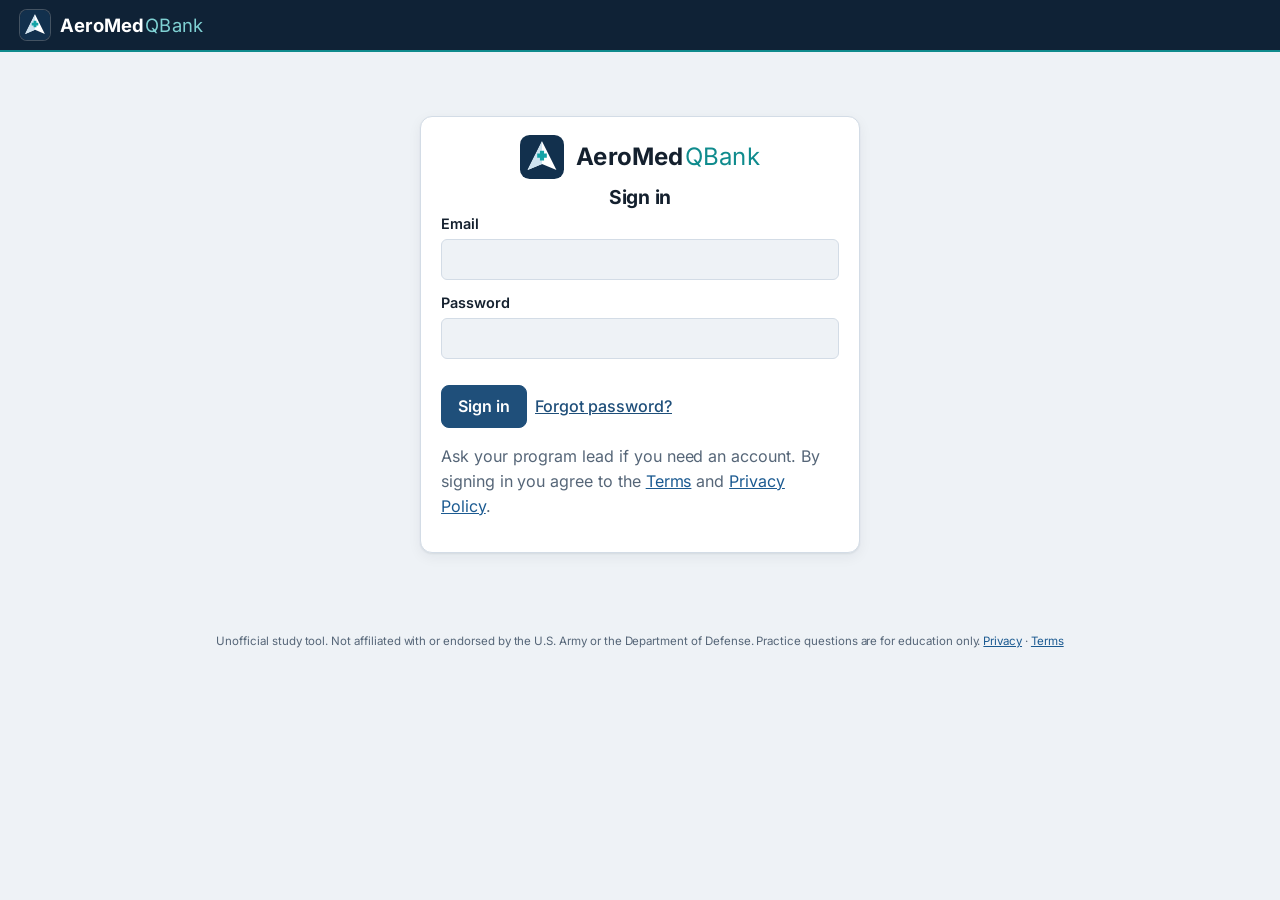
==== index.html @ b59e4f47 "Add a separate clinical skills upkeep question bank Questions get a bank (main or skills). Skills qu" ====
<!doctype html>
<html lang="en" data-palette="navy">
<head>
<meta charset="utf-8">
<meta http-equiv="Content-Security-Policy" content="default-src 'self'; script-src 'self'; style-src 'self' 'unsafe-inline'; img-src 'self' blob: data:; font-src 'self'; connect-src 'self' https://bwviyjxwudylovtjqvyf.supabase.co; manifest-src 'self'; worker-src 'self'; object-src 'none'; base-uri 'self'; form-action 'self'; frame-src 'none'">
<meta name="viewport" content="width=device-width, initial-scale=1">
<title>AeroMedQBank</title>
<meta name="theme-color" content="#0f2236">
<meta name="description" content="Board-prep question bank for aerospace, occupational, and preventive medicine residents.">
<link rel="manifest" href="manifest.webmanifest">
<link rel="icon" type="image/svg+xml" href="icons/logo.svg">
<link rel="icon" type="image/png" href="icons/icon-192.png">
<link rel="apple-touch-icon" href="icons/apple-touch-icon.png">
<meta name="apple-mobile-web-app-capable" content="yes">
<meta name="apple-mobile-web-app-title" content="AeroMedQBank">
<link rel="stylesheet" href="css/style.css">
</head>
<body>
<header class="top">
  <h1 class="sr" id="page-title">AeroMedQBank</h1>
  <a class="brand" href="#/"><img class="logo" src="icons/logo.svg" alt="" width="30" height="30"><span class="wordmark">AeroMed<b>QBank</b></span><span class="probadge" id="pro-badge" hidden>PRO<span class="sr"> account</span></span><span class="probadge" id="role-badge" hidden></span></a>
  <nav>
    <span class="navdash"><a href="#/">Dashboard</a><button type="button" id="nav-progs" class="navprogs" aria-expanded="false" aria-controls="progmenu" title="See the dashboard of each residency program" hidden><span aria-hidden="true">&#9662;</span><span class="sr">Program dashboards</span></button><div id="progmenu" class="progmenu" hidden></div></span>
    <a href="#/create">New Test</a>
    <a href="#/lessons">Lessons</a>
    <a href="#/cards">Flashcards</a>
    <a href="#/skills" id="nav-skills" hidden>Clinical skills</a>
    <div class="secgroup" id="secgroup">
      <a href="#/history">History</a>
      <a href="#/highlights">Highlights</a>
      <a href="#/support" id="nav-support" hidden>Support<span id="support-badge" class="navbadge" hidden></span></a>
      <a href="#/admin" id="nav-admin" hidden>Admin</a>
      <a href="#/settings">Settings</a>
    </div>
    <button type="button" id="nav-more" class="navmore" aria-expanded="false" aria-controls="secgroup">More</button>
  </nav>
  <div id="timer" class="timer" hidden></div>
</header>
<main id="app" aria-live="polite"></main>
<footer class="foot">Unofficial study tool. Not affiliated with or endorsed by the U.S. Army or the Department of Defense. Practice questions are for education only. <a href="privacy.html">Privacy</a> &middot; <a href="terms.html">Terms</a></footer>
<script src="js/store.js"></script>
<script src="js/cloud.js"></script>
<script src="js/qvalidate.js"></script>
<script src="js/related.js"></script>
<script src="js/links.js"></script>
<script src="js/cardsched.js"></script>
<script src="js/cvalidate.js"></script>
<script src="js/calc.js"></script>
<script src="js/calcui.js"></script>
<script src="js/hl.js"></script>
<script src="js/perf.js"></script>
<script src="js/onthisday-data.js"></script>
<script src="js/onthisday.js"></script>
<script src="js/itemstats.js"></script>
<script src="js/insights.js"></script>
<script src="js/outlines-data.js"></script>
<script src="js/objectives.js"></script>
<script src="js/outlinechart.js"></script>
<script src="js/groupby.js"></script>
<script src="js/bankmap.js"></script>
<script src="js/testobjectives.js"></script>
<script src="js/lvalidate.js"></script>
<script src="js/mascot.js"></script>
<script src="js/hlui.js"></script>
<script src="js/handoff.js"></script>
<script src="js/mycards.js"></script>
<script src="js/notebook.js"></script>
<script src="js/lessons.js"></script>
<script src="js/skills.js"></script>
<script src="js/cards.js"></script>
<script src="js/program.js"></script>
<script src="js/objpicker.js"></script>
<script src="js/admin.js"></script>
<script src="js/adminitems.js"></script>
<script src="js/adminlessons.js"></script>
<script src="js/admincards.js"></script>
<script src="js/inbox.js"></script>
<script src="js/support.js"></script>
<script src="js/app.js"></script>
</body>
</html>
---- css/style.css ----
@font-face{font-family:'Stardos Stencil';font-style:normal;font-weight:400;font-display:swap;src:url(../fonts/stardos-stencil-latin-400-normal.woff2) format('woff2')}
@font-face{font-family:'Stardos Stencil';font-style:normal;font-weight:700;font-display:swap;src:url(../fonts/stardos-stencil-latin-700-normal.woff2) format('woff2')}
:root{--bg:#e9e6d6;--card:#f7f5ea;--fg:#22261a;--muted:#5d6348;--line:#cbc6ab;--accent:#4b5320;--btn:#4b5320;--gold:#b98a12;--hdr:#2b3319;--hdrfg:#e8c84e;--good:#4d7a2a;--bad:#a8341f;--warn:#a87516;--sel:#e0e4c6;--sky1:#5d8fcf;--sky2:#86b1de;--sky3:#b9cfe2;--sky4:#f3d3a6;--sky5:#f8b98a;--c:#fff3e2;--q:#f2c9b0;--u:#ffd166;--v:#f2b91f;--j:#7d8b4f;--g:#4b5a2a;--stars:0;--sunday:1;--tag1:#e6e8ea;--tag2:#b9bec3;--px:'Stardos Stencil','Arial Black',Impact,sans-serif}
@media (prefers-color-scheme:dark){:root:not([data-theme=light]){--bg:#11150b;--card:#1a2012;--fg:#e6e8d4;--muted:#98a082;--line:#323a20;--accent:#b7c86e;--btn:#5f7028;--gold:#e0b840;--hdr:#080b05;--hdrfg:#e8c84e;--good:#7fae4a;--bad:#e2705a;--warn:#e0a94a;--sel:#242c16;--sky1:#050a10;--sky2:#0a141c;--sky3:#102028;--sky4:#182f36;--sky5:#23413f;--c:#2f4a55;--q:#233841;--u:#eee9c8;--v:#cfc99f;--j:#1d3324;--g:#111f16;--stars:1;--sunday:0;--tag1:#3b4147;--tag2:#22272c;color-scheme:dark}}
:root[data-theme=dark]{--bg:#11150b;--card:#1a2012;--fg:#e6e8d4;--muted:#98a082;--line:#323a20;--accent:#b7c86e;--btn:#5f7028;--gold:#e0b840;--hdr:#080b05;--hdrfg:#e8c84e;--good:#7fae4a;--bad:#e2705a;--warn:#e0a94a;--sel:#242c16;--sky1:#050a10;--sky2:#0a141c;--sky3:#102028;--sky4:#182f36;--sky5:#23413f;--c:#2f4a55;--q:#233841;--u:#eee9c8;--v:#cfc99f;--j:#1d3324;--g:#111f16;--stars:1;--sunday:0;--tag1:#3b4147;--tag2:#22272c;color-scheme:dark}
*{box-sizing:border-box}
body{margin:0;background:var(--bg);color:var(--fg);font:16px/1.5 system-ui,-apple-system,Segoe UI,Roboto,sans-serif}
.top{display:flex;align-items:center;gap:16px;padding:10px 16px;background:var(--card);border-bottom:1px solid var(--line);position:sticky;top:env(safe-area-inset-top,0px);z-index:5;flex-wrap:wrap}
.brand{font-family:var(--px);font-size:.8rem;font-weight:400;color:var(--fg);text-decoration:none}
nav{display:flex;gap:14px;flex:1;flex-wrap:wrap}nav a{color:var(--muted);text-decoration:none}nav a:hover{color:var(--accent)}
.timer{font-variant-numeric:tabular-nums;font-weight:600}
main{max-width:1000px;margin:0 auto;padding:16px}
.card{background:var(--card);border:1px solid var(--line);border-radius:10px;padding:16px;margin-bottom:16px}
h1,h2,h3{margin:.2em 0 .6em}
.grid{display:grid;gap:12px;grid-template-columns:repeat(auto-fit,minmax(180px,1fr))}
.stat{text-align:center}.stat b{display:block;font-size:1.8rem}.muted{color:var(--muted)}
button,.btn{font:inherit;padding:8px 14px;border-radius:8px;border:1px solid var(--line);background:var(--card);color:var(--fg);cursor:pointer;text-decoration:none;display:inline-block}
button.primary,.btn.primary{background:var(--accent);border-color:var(--accent);color:#fff}
button.danger{color:var(--bad)}button:disabled{opacity:.5;cursor:not-allowed}
.row{display:flex;gap:8px;flex-wrap:wrap;align-items:center}.spread{justify-content:space-between}
.bar{height:10px;background:var(--line);border-radius:6px;overflow:hidden}.bar>i{display:block;height:100%;background:var(--good)}
table{width:100%;border-collapse:collapse}th,td{text-align:left;padding:6px 8px;border-bottom:1px solid var(--line)}
.opt{display:flex;gap:10px;align-items:flex-start;padding:10px 12px;border:1px solid var(--line);border-radius:8px;margin:8px 0;cursor:pointer;background:var(--card)}
.opt:hover{border-color:var(--accent)}.opt.sel{background:var(--sel);border-color:var(--accent)}
.opt.correct{border-color:var(--good);background:color-mix(in srgb,var(--good) 15%,var(--card))}
.opt.wrong{border-color:var(--bad);background:color-mix(in srgb,var(--bad) 15%,var(--card))}
.opt.struck .txt{text-decoration:line-through;opacity:.55}
.opt .k{font-weight:700;min-width:1.4em}.opt .txt{flex:1}.opt .x{opacity:.4;background:none;border:0;padding:0 4px}
.stem{white-space:pre-wrap;font-size:1.05rem}
.expl{border-left:4px solid var(--accent);padding:8px 14px;margin-top:14px;background:var(--sel);border-radius:0 8px 8px 0;white-space:pre-wrap}
.nav{display:flex;flex-wrap:wrap;gap:6px}
.nav button{width:38px;padding:6px 0;text-align:center}
.nav .cur{outline:2px solid var(--accent)}.nav .ans{background:var(--sel)}.nav .flag{border-color:var(--warn)}
.nav .ok{background:color-mix(in srgb,var(--good) 25%,var(--card))}.nav .no{background:color-mix(in srgb,var(--bad) 25%,var(--card))}
label.chk{display:flex;gap:8px;align-items:center;margin:4px 0}
fieldset{border:1px solid var(--line);border-radius:8px;margin:0 0 12px}legend{padding:0 6px;font-weight:600}
textarea,input[type=number],select{font:inherit;color:var(--fg);background:var(--bg);border:1px solid var(--line);border-radius:6px;padding:6px;width:100%}
input[type=number]{width:90px}
.tag{font-size:.75rem;padding:2px 8px;border-radius:99px;background:var(--sel);color:var(--accent);margin-right:6px}
.flagbtn.on{color:var(--warn);border-color:var(--warn)}
@media(max-width:600px){main{padding:10px}}

.modal{position:fixed;inset:0;background:rgba(0,0,0,.5);display:flex;align-items:center;justify-content:center;padding:16px;z-index:20}.modal .card{max-width:420px;margin:0}

.stat b{font-family:var(--px);font-size:1.3rem;font-weight:400}
.scene{position:relative;height:210px;overflow:hidden;border-radius:12px;border:1px solid var(--line);margin-bottom:16px;
  background:linear-gradient(to bottom,var(--sky1) 0 20%,var(--sky2) 20% 40%,var(--sky3) 40% 60%,var(--sky4) 60% 80%,var(--sky5) 80% 100%)}
.scene .px{display:block}
.scene .sun{position:absolute;right:9%;top:22px}
.scene .sun-day{display:block;opacity:var(--sunday)}
.scene .sun-night{position:absolute;left:0;top:0;opacity:calc(1 - var(--sunday))}
.scene .cloud{position:absolute;color:var(--c);animation:drift linear infinite;transform:translateX(-150%)}
.scene .star{position:absolute;opacity:var(--stars)}
.scene .bird{position:absolute;left:0;animation:fly linear infinite;transform:translateX(-120%)}
.scene .hills{position:absolute;left:50%;transform:translateX(-50%);line-height:0}
.scene .hills.far{bottom:0}.scene .hills.near{bottom:0}
.scene-slot{position:absolute;left:18px;bottom:8px;right:14px;z-index:2}
.mascot{display:flex;align-items:flex-end;gap:10px}
.sprite{flex:none}
.bubble{position:relative;background:var(--card);color:var(--fg);border:2px solid var(--fg);border-radius:12px;padding:9px 13px;max-width:min(340px,60vw);font-size:.92rem;line-height:1.35;margin-bottom:56px}
.bubble::before{content:"";position:absolute;left:-8px;bottom:14px;width:12px;height:12px;background:var(--card);border-left:2px solid var(--fg);border-bottom:2px solid var(--fg);transform:rotate(45deg)}
.coach{position:fixed;right:12px;bottom:calc(8px + env(safe-area-inset-bottom,0px));z-index:4;pointer-events:none}
.coach .mascot{flex-direction:row-reverse}.coach .bubble{margin-bottom:34px;max-width:min(250px,50vw);font-size:.85rem}
.coach .bubble::before{left:auto;right:-8px;transform:rotate(-135deg)}
#res-mascot .mascot{margin-bottom:6px}#res-mascot .bubble{margin-bottom:44px}
.bob .sprite{animation:bob 2.4s steps(2,end) infinite}
@keyframes bob{50%{transform:translateY(-4px)}}
@keyframes drift{from{transform:translateX(-150%)}to{transform:translateX(calc(100vw + 20%))}}
@keyframes fly{from{transform:translateX(-120%)}to{transform:translateX(100vw)}}
@media(prefers-reduced-motion:reduce){.scene .cloud,.scene .bird,.bob .sprite{animation:none;transform:none}.scene .bird{left:55%}}
@media(max-width:600px){.scene{height:190px}.scene-slot .sprite{width:120px;height:auto}.bubble{margin-bottom:40px}}

/* ---- Army theme ---- */
h1,h2,h3{font-family:var(--px);letter-spacing:.05em;text-transform:uppercase}
.top{background:var(--hdr);border-bottom:3px solid var(--gold)}
.brand{font-family:var(--px);font-weight:700;font-size:1.15rem;letter-spacing:.1em;color:var(--hdrfg)}
.brand .star{color:var(--gold)}
nav a{color:#c5cbac}nav a:hover{color:var(--hdrfg)}.timer{color:#fff;font-family:var(--px)}
button.primary,.btn.primary{background:var(--btn);border-color:var(--btn);color:#fff;font-family:var(--px);font-weight:700;letter-spacing:.06em;text-transform:uppercase}
.card{background:var(--card)}
.stat{position:relative;padding-top:30px;background:linear-gradient(160deg,var(--tag1),var(--tag2));border-radius:16px;border-color:var(--tag2)}
.stat::before{content:"";position:absolute;top:9px;left:50%;width:12px;height:12px;margin-left:-6px;border-radius:50%;background:var(--bg);box-shadow:inset 0 1px 3px rgba(0,0,0,.5)}
.stat b{font-family:var(--px);font-weight:700;font-size:1.9rem;letter-spacing:.03em}
.stat span{color:var(--fg);opacity:.8}
.insignia{flex:none;image-rendering:pixelated}
.bar>i{background:var(--good)}
.foot{max-width:1000px;margin:8px auto 28px;padding:0 16px;color:var(--muted);font-size:.75rem;text-align:center}
.scene{height:220px;border-color:var(--hdr)}
.scene .sun{top:96px;right:10%}.scene .sun-night{top:-72px}
.scene-label{position:absolute;right:14px;bottom:8px;text-align:right;z-index:3;font-family:var(--px);font-weight:700;letter-spacing:.14em;font-size:1rem;color:#fff;text-shadow:0 1px 0 rgba(0,0,0,.5)}
.scene-label span{display:block;font-family:system-ui,sans-serif;font-weight:600;font-size:.62rem;letter-spacing:.14em;text-transform:uppercase;opacity:.92}
.scene .heli{position:absolute;top:42px;left:0;animation:fly 20s linear infinite;transform:translateX(-120%)}
.scene .heli .hf{display:block}.scene .heli .hf.b{position:absolute;left:0;top:0;animation:rotorB .18s steps(1) infinite}.scene .heli .hf.a{animation:rotorA .18s steps(1) infinite}
@keyframes rotorA{0%{opacity:1}50%{opacity:0}}
@keyframes rotorB{0%{opacity:0}50%{opacity:1}}
@media(prefers-reduced-motion:reduce){.scene .heli{animation:none;transform:none;left:58%}.scene .heli .hf.a,.scene .heli .hf.b{animation:none}.scene .heli .hf.b{opacity:0}}
@media(max-width:600px){.scene{height:200px}.scene-label{font-size:.85rem}}

.qimg{display:block;max-width:100%;max-height:340px;margin:8px 0;border:1px solid var(--line);border-radius:8px;cursor:zoom-in;background:#fff}
.modal.zoom .card{max-width:min(96vw,900px);max-height:92vh;overflow:auto}.modal.zoom img{display:block;max-width:100%;margin:0 auto 10px;background:#fff}
.tag.draft{background:var(--warn);color:#000}

nav a.on{color:var(--hdrfg);font-weight:700}
@media(max-width:600px){
  .top{flex-wrap:nowrap;padding:8px 14px}
  .brand{font-size:1rem}.timer{margin-left:auto}
  nav{position:fixed;left:0;right:0;bottom:0;z-index:6;gap:0;flex:none;justify-content:space-around;background:var(--hdr);border-top:3px solid var(--gold);padding:6px 0 calc(6px + env(safe-area-inset-bottom,0px))}
  nav a{flex:1;text-align:center;padding:10px 4px;font-size:.85rem}
  main{padding-bottom:84px}
  .coach{bottom:calc(72px + env(safe-area-inset-bottom,0px))}
  .grid{grid-template-columns:repeat(2,1fr);gap:10px}
  .stat{padding:28px 8px 12px}.stat b{font-size:1.5rem}
  .scene-label{top:8px;bottom:auto;right:12px}.scene-label span{display:none}
  .foot{padding-bottom:70px}
}

.fb{width:min(520px,100%);margin:0;max-height:92vh;overflow:auto}
.fb label{display:block;margin:12px 0 4px;font-weight:600}
.fb textarea,.fb select,.fb input[type=text]{width:100%}
.fb input[type=text]{font:inherit;color:var(--fg);background:var(--bg);border:1px solid var(--line);border-radius:6px;padding:6px}
.toast{position:fixed;left:50%;transform:translateX(-50%);bottom:calc(84px + env(safe-area-inset-bottom,0px));z-index:30;max-width:min(92vw,420px);background:var(--fg);color:var(--bg);padding:10px 16px;border-radius:10px;font-size:.9rem;box-shadow:0 4px 14px rgba(0,0,0,.3)}
@media(min-width:601px){.toast{bottom:24px}}

.insignia{max-width:112px;height:auto}
#fb-ref{flex:1;min-width:0}

.signin{max-width:440px;margin:20px auto}
.signin label{display:block;margin:12px 0 4px;font-weight:600}
.signin input{width:100%;font:inherit;color:var(--fg);background:var(--bg);border:1px solid var(--line);border-radius:6px;padding:8px}
.notice{background:var(--sel);border-left:4px solid var(--warn);padding:8px 12px;border-radius:0 8px 8px 0;margin:12px 0}
.linkish{border:0;background:none;color:var(--accent);text-decoration:underline;padding:8px}
body.locked nav,body.locked .timer{display:none}

.sr{position:absolute;width:1px;height:1px;overflow:hidden;clip:rect(0 0 0 0);white-space:nowrap}
form label{display:block;margin:10px 0 4px;font-weight:600}
form input[type=email],form input[type=password],form input[type=text],form select{font:inherit;color:var(--fg);background:var(--bg);border:1px solid var(--line);border-radius:6px;padding:7px}
table select{width:auto;padding:4px}

.optrow{display:flex;gap:8px;align-items:stretch;margin:8px 0}
.optrow .opt{flex:1;margin:0;min-width:0}
.optrow .x{width:44px;opacity:1;border:1px solid var(--line);border-radius:8px;background:var(--card);color:var(--muted);padding:0;cursor:pointer}
.optrow .x[aria-pressed=true]{color:var(--bad);border-color:var(--bad)}
.opt:focus-visible,.optrow .x:focus-visible,.scroll:focus-visible,button:focus-visible,a:focus-visible,select:focus-visible,input:focus-visible,textarea:focus-visible{outline:3px solid var(--accent);outline-offset:2px}
.scroll{overflow-x:auto}

/* Questions page */
.tabs{display:flex;gap:4px;margin-bottom:12px;border-bottom:2px solid var(--line)}
.tabs a{padding:8px 16px;text-decoration:none;color:var(--muted);font-weight:600;border-bottom:3px solid transparent;margin-bottom:-2px}
.tabs a.on,.tabs a[aria-current=page]{color:var(--fg);border-bottom-color:var(--gold)}
.filters{display:grid;gap:10px;grid-template-columns:repeat(auto-fit,minmax(150px,1fr));margin:0}
.filters label,.fgrid label,.card label{display:block;margin:0 0 4px;font-weight:600;font-size:.9rem}
.filters input,.filters select,.fgrid input,.fgrid select,.card textarea,.card input[type=text],.card input[type=search],.card input[type=file]{width:100%;font:inherit;color:var(--fg);background:var(--bg);border:1px solid var(--line);border-radius:6px;padding:7px}
.card textarea{resize:vertical}.card label+textarea,.card label+input{margin-bottom:12px}
.fgrid{display:grid;gap:12px;grid-template-columns:repeat(auto-fit,minmax(200px,1fr));margin-bottom:12px}
fieldset{margin-bottom:14px}.hint{color:var(--muted);font-size:.8rem;margin:4px 0 0}.small{font-size:.8rem}
.bulkbar{display:flex;flex-wrap:wrap;gap:8px;align-items:center;position:sticky;top:calc(56px + env(safe-area-inset-top,0px));z-index:4;border-color:var(--gold)}
.qtable td,.qtable th{vertical-align:top}.qtable tr.dim{opacity:.65}
.tag.hy{border:1px solid currentColor;font-weight:700}
.tag.reviewed{background:#2f5d1a;color:#fff}.tag.archived{background:var(--muted);color:var(--bg)}
.orow{display:grid;grid-template-columns:auto 1.6em 1fr auto;gap:8px;align-items:start;margin:8px 0}.orow .k{font-weight:700;padding-top:8px}
.ofields{display:grid;gap:6px}.orow input[type=radio]{margin-top:10px;width:18px;height:18px}
.errbox,.warnbox{border-left:4px solid var(--bad);background:color-mix(in srgb,var(--bad) 12%,var(--card));padding:10px 14px;border-radius:0 8px 8px 0;margin:10px 0}
.warnbox{border-left-color:var(--warn);background:color-mix(in srgb,var(--warn) 14%,var(--card))}.errbox ul,.warnbox ul{margin:6px 0 0;padding-left:1.2em}
.bad{color:var(--bad);font-weight:600}.imgprev{margin-bottom:10px}

/* ---- Professional look: clean type, flat cards, side navigator (Army colours kept) ---- */
:root{--bg:#f1f2ec;--card:#fff;--line:#dcdfd2;--muted:#586050;--sel:#eef1e0;--accent:#3f4c1c;--btn:#3f4c1c;--tag1:#fff;--tag2:#dcdfd2}
body{font-size:15.5px;letter-spacing:0}
main{max-width:1120px;padding:20px 20px 28px}
h1,h2,h3{font-family:inherit;text-transform:none;letter-spacing:0;font-weight:650}
h1{font-size:1.5rem}h2{font-size:1.2rem}h3{font-size:1.05rem}
.card{border-radius:8px;box-shadow:0 1px 2px rgba(20,26,10,.06);padding:18px 20px}
.top{padding:0 20px;min-height:52px;border-bottom:2px solid var(--gold);gap:28px}
.brand{font-size:1.05rem;letter-spacing:.12em;padding:12px 0}
nav{gap:2px}nav a{padding:16px 12px 14px;border-bottom:3px solid transparent;font-weight:500;font-size:.95rem}
nav a.on{color:#fff;font-weight:600;border-bottom-color:var(--hdrfg)}nav a:hover{color:#fff}
button,.btn{border-radius:6px;font-weight:500;padding:8px 16px;background:var(--card);transition:background .12s,border-color .12s}
button:hover:not(:disabled),.btn:hover{border-color:var(--accent);background:var(--sel)}
button.primary,.btn.primary{font-family:inherit;text-transform:none;letter-spacing:0;font-weight:600;color:#fff}
button.primary:hover:not(:disabled),.btn.primary:hover{background:#2e3914;border-color:#2e3914}
.timer{font-family:inherit;font-weight:600;font-size:1rem;background:rgba(255,255,255,.1);padding:4px 12px;border-radius:6px}
/* dashboard */
.scene{height:150px;border-radius:8px;border:0}
.scene .sun{top:56px}.scene .sun-night{top:-100px}.scene .heli{top:22px}
.scene-slot{bottom:4px}.scene-slot .sprite{width:96px;height:auto}.bubble{margin-bottom:34px;font-size:.9rem}
.stat{padding:16px 18px;background:var(--card);border-color:var(--line);border-radius:8px;text-align:left}
.stat::before{display:none}
.stat b{font-family:inherit;font-size:1.9rem;font-weight:700;letter-spacing:0;line-height:1.1}
.stat span{display:block;margin-top:4px;font-size:.78rem;text-transform:uppercase;letter-spacing:.05em;color:var(--muted);opacity:1}
.insignia{max-width:64px}
th{font-size:.78rem;text-transform:uppercase;letter-spacing:.05em;color:var(--muted);font-weight:600;border-bottom:2px solid var(--line)}
td,th{padding:10px 10px}tbody tr:hover{background:var(--sel)}
.bar{height:8px;border-radius:4px}
/* question screen */
.testlayout{display:grid;grid-template-columns:220px minmax(0,1fr);grid-template-areas:"nav main";gap:20px;align-items:start}
.testmain{grid-area:main;min-width:0}.navcard{grid-area:nav;position:sticky;top:68px;padding:14px}
.navh{font-size:.78rem;text-transform:uppercase;letter-spacing:.06em;color:var(--muted);margin:0 0 10px}
.navcard .nav{display:grid;grid-template-columns:repeat(5,1fr);gap:6px}.navcard .nav button{width:auto;padding:6px 0;font-size:.85rem}
.navcard .legend{margin:10px 0 6px}
.qcard{padding:22px 26px}
.stem{font-size:1.06rem;line-height:1.65;margin:14px 0 18px}
.opt{padding:12px 14px;border-radius:8px;gap:12px;align-items:center;min-height:48px}
.opt .k{flex:none;min-width:1.9em;height:1.9em;border:1.5px solid var(--muted);border-radius:50%;display:inline-flex;align-items:center;justify-content:center;font-size:.85rem;font-weight:600}
.opt.sel .k{background:var(--btn);border-color:var(--btn);color:#fff}
.opt.correct .k{background:#2f5d1a;border-color:#2f5d1a;color:#fff}.opt.wrong .k{background:#a8341f;border-color:#a8341f;color:#fff}
.expl{border-radius:0 6px 6px 0;line-height:1.65}
.tag{border-radius:4px;font-weight:500}
.foot{font-size:.72rem}
@media(max-width:860px){
  .testlayout{grid-template-columns:1fr;grid-template-areas:"main" "nav"}.navcard{position:static}
  .navcard .nav{grid-template-columns:repeat(auto-fill,minmax(38px,1fr))}
}
@media(max-width:600px){
  main{padding:12px 12px 84px}.top{padding:0 14px;min-height:46px}.brand{padding:10px 0}
  nav a{padding:10px 4px;border-bottom:0;border-top:3px solid transparent}nav a.on{border-top-color:var(--hdrfg)}
  .qcard{padding:16px}.scene{height:130px}.scene-slot .sprite{width:78px}.stat b{font-size:1.5rem}
}
@media(max-width:600px){

  .coach .sprite{width:72px;height:auto}
  .scene-label{display:none}.bubble{max-width:58vw;font-size:.82rem;margin-bottom:26px}
  main{padding-bottom:110px}
}
#res-mascot .sprite{width:88px;height:auto}#res-mascot .bubble{margin-bottom:30px}

/* ---- Brand ---- */
.brand{display:flex;align-items:center;gap:10px;font-family:inherit;padding:8px 0;letter-spacing:0;text-decoration:none}
.brand .logo{display:block;border-radius:7px}
.wordmark{font-size:1.15rem;font-weight:700;letter-spacing:.01em;color:#fff}
.wordmark b{font-weight:400;color:var(--hdrfg);margin-left:1px}
.chg{white-space:nowrap}
@media(max-width:600px){.heatmap .qa{display:none}.heatmap th,.heatmap td{padding:8px 5px;font-size:.82rem}.heatmap thead th{font-size:.68rem;letter-spacing:0}}.chg.up{color:var(--good)}.chg.down{color:var(--bad)}.chg.flat{color:var(--muted)}
.factabs{display:flex;gap:8px;margin:0 0 14px;flex-wrap:wrap}
/* The High yield only switch on the New Test, Lessons and Flashcards pages */
.hyswitch,.card label.hyswitch,form label.hyswitch{display:inline-flex;align-items:center;gap:10px;cursor:pointer;font-size:.95rem;margin:0;font-weight:400}
.hyswitch input{position:absolute;opacity:0;width:1px;height:1px;margin:0}
.hyswitch .trk{width:42px;height:24px;border-radius:99px;background:#6b7280;position:relative;flex:none;transition:background .2s}
.hyswitch .trk::after{content:'';position:absolute;top:3px;left:3px;width:18px;height:18px;border-radius:50%;background:#fff;transition:transform .2s}
.hyswitch input:checked + .trk{background:var(--good)}
.hyswitch input:checked + .trk::after{transform:translateX(18px)}
.hyswitch input:focus-visible + .trk{outline:3px solid var(--link);outline-offset:2px}
@media(prefers-reduced-motion:reduce){.hyswitch .trk,.hyswitch .trk::after{transition:none}}
.hybar{align-items:center;gap:12px;margin:6px 0 12px;flex-wrap:wrap}.hynote{font-size:.85rem}
.sfswitch{display:inline-flex;align-items:center;gap:10px;cursor:pointer;color:#fff;font-weight:600;padding:8px 14px;border-radius:99px;background:rgba(0,0,0,.4)}
.sfswitch input{position:absolute;opacity:0;width:1px;height:1px;margin:0}
.sfswitch .trk{width:42px;height:24px;border-radius:99px;background:#6b7280;position:relative;flex:none;transition:background .2s}
.sfswitch .trk::after{content:'';position:absolute;top:3px;left:3px;width:18px;height:18px;border-radius:50%;background:#fff;transition:transform .2s}
.sfswitch input:checked + .trk{background:#2e9d6a}
.sfswitch input:checked + .trk::after{transform:translateX(18px)}
.sfswitch input:focus-visible + .trk{outline:3px solid #fff;outline-offset:2px}
@media (prefers-reduced-motion:reduce){.sfswitch .trk,.sfswitch .trk::after{transition:none}}
.probadge{font-size:.62rem;font-weight:700;letter-spacing:.08em;line-height:1;padding:3px 6px;border-radius:4px;border:1px solid var(--hdrfg);color:var(--hdrfg)}
.wordmark.big{font-size:1.5rem;color:var(--fg)}.wordmark.big b{color:var(--gold)}
.signin-brand{display:flex;align-items:center;gap:12px;margin-bottom:8px}
.pagehead{display:flex;justify-content:space-between;align-items:center;gap:16px;flex-wrap:wrap;margin:4px 0 18px}
.pagetitle{margin:0;font-size:1.5rem}.pagehead p{margin:2px 0 0}
@media(max-width:600px){.wordmark{font-size:1.02rem}.brand .logo{width:26px;height:26px}.pagehead .btn{width:100%;text-align:center}}
.brand .logo{box-shadow:0 0 0 1px rgba(255,255,255,.22)}

/* ---- Cover and mascot (vector) ---- */
.cover{position:relative;border-radius:8px;overflow:hidden;margin:0 0 16px;background:#1c2a3a;color:#fff}
.cover-art,.cover-photo{position:absolute;inset:0;width:100%;height:100%;object-fit:cover;display:block}
.cover-shade{position:absolute;inset:0;background:linear-gradient(90deg,rgba(14,21,7,.78) 0,rgba(14,21,7,.35) 55%,rgba(14,21,7,0) 100%)}
.cover-body{position:relative;display:flex;justify-content:space-between;align-items:flex-end;gap:16px;padding:20px 26px 10px;min-height:215px}
.cover-text{align-self:center;max-width:460px}.cover-text .pagetitle{color:#fff;font-size:1.6rem}
.cover-text p{margin:6px 0 16px;color:rgba(255,255,255,.9)}
.cover .scene-slot{position:static}
.cover .mascot{flex-direction:row-reverse;align-items:flex-end}
.mascot{display:flex;gap:10px}
.mascot .sprite{display:block;filter:drop-shadow(0 3px 4px rgba(0,0,0,.25))}
.bubble{background:#fff;color:#22261a;border:0;border-radius:12px;box-shadow:0 2px 10px rgba(0,0,0,.22);padding:10px 14px;font-size:.9rem;max-width:min(300px,55vw);margin-bottom:34px}
.bubble::before{border:0;background:#fff;left:-5px;bottom:16px;width:12px;height:12px}
.cover .bubble::before,.coach .bubble::before{left:auto;right:-5px;transform:rotate(45deg)}
.coach .mascot{flex-direction:row-reverse}
.coach .bubble{margin-bottom:26px}
#res-mascot .sprite{width:96px;height:auto}#res-mascot .bubble{margin-bottom:30px}
@media(max-width:700px){.cover-body{padding:18px 16px 10px;min-height:170px}.cover .bubble{display:none}.cover .sprite{width:96px;height:auto}.cover-text .pagetitle{font-size:1.35rem}.cover-text{max-width:60%}}
.cover .btn.primary{background:#c9992b;border-color:#c9992b;color:#1a1f0e}.cover .btn.primary:hover{background:#dbab3a;border-color:#dbab3a}

/* ---- Lessons ---- */
:root{--cs1:#4b5a21;--cs2:#c9992b;--cs3:#3f6b8a;--cs4:#a8541f;--lc-key:#3f4c1c;--lc-pearl:#2f6f7a;--lc-warn:#a8341f;--lc-tip:#6b5210}
@media(prefers-color-scheme:dark){:root:not([data-theme=light]){--cs1:#9fb45a;--cs2:#e0b840;--cs3:#6fa5c8;--cs4:#e08a56;--lc-key:#b7c86e;--lc-pearl:#6fc0cc;--lc-warn:#f0806a;--lc-tip:#e0b840}}
:root[data-theme=dark]{--cs1:#9fb45a;--cs2:#e0b840;--cs3:#6fa5c8;--cs4:#e08a56;--lc-key:#b7c86e;--lc-pearl:#6fc0cc;--lc-warn:#f0806a;--lc-tip:#e0b840}
.crumb{margin:0 0 6px;font-size:.9rem}.crumb a{color:var(--muted)}
.subjgrid{display:grid;grid-template-columns:repeat(auto-fill,minmax(210px,1fr));gap:12px}
.subjtile{display:flex;flex-direction:column;gap:4px;padding:14px 16px;border:1px solid var(--line);border-left:4px solid var(--gold);border-radius:8px;background:var(--card);color:var(--fg);text-decoration:none}
a.subjtile:hover{border-color:var(--accent);background:var(--sel)}.subjtile span{font-size:.82rem;color:var(--muted)}
.subjtile.off{opacity:.6;border-left-color:var(--line)}
.lsearch input{min-width:220px}
.lessoncard{display:flex;flex-direction:column;gap:2px;padding:12px 4px;border-bottom:1px solid var(--line);color:var(--fg);text-decoration:none}
.lessoncard:last-child{border-bottom:0}.lessoncard:hover b{color:var(--accent);text-decoration:underline}.lessoncard b{font-size:1.05rem}
.lessonlayout{display:grid;grid-template-columns:minmax(0,1fr) 220px;gap:20px;align-items:start}
.lesson{padding:24px 28px}.lesson header{border-bottom:1px solid var(--line);margin-bottom:8px}
.lsummary{font-size:1.05rem;color:var(--muted);margin:6px 0 12px}
.lesson p,.lesson li{line-height:1.7}.lh{margin:1.6em 0 .5em;padding-top:.3em;border-top:1px solid var(--line);font-size:1.2rem}.lh:focus{outline:none}
.lblock-title{margin:1.2em 0 .6em;font-size:1.05rem}
.ltoc{position:sticky;top:68px}.ltoc ul{list-style:none;margin:0;padding:0}.ltoc li{padding:4px 0}.ltoc .linkish{text-align:left;text-decoration:none;padding:2px 0}.ltoc .linkish:hover{text-decoration:underline}
.ltable{margin:12px 0;font-size:.95rem}.ltable caption{text-align:left;font-weight:650;padding:0 0 8px;caption-side:top}
.ltable th,.ltable td{vertical-align:top;padding:9px 12px;border:1px solid var(--line);line-height:1.5}
.ltable thead th{background:var(--hdr);color:#fff;border-color:var(--hdr);text-transform:none;letter-spacing:0;font-size:.85rem}
.ltable tbody th{background:var(--sel);text-align:left;font-weight:650;white-space:normal;overflow-wrap:break-word;min-width:7em;max-width:13em}
.ltable tbody tr:nth-child(even) td{background:color-mix(in srgb,var(--sel) 45%,var(--card))}
.lcallout{margin:16px 0;padding:12px 16px;border-left:5px solid var(--lc-key);background:var(--sel);border-radius:0 8px 8px 0}
.lcallout b{display:block;font-size:.8rem;text-transform:uppercase;letter-spacing:.06em;color:var(--lc-key)}.lcallout p{margin:4px 0 0}
.lcallout.k-pearl{border-left-color:var(--lc-pearl)}.lcallout.k-pearl b{color:var(--lc-pearl)}
.lcallout.k-warning{border-left-color:var(--lc-warn)}.lcallout.k-warning b{color:var(--lc-warn)}
.lcallout.k-tip{border-left-color:var(--lc-tip)}.lcallout.k-tip b{color:var(--lc-tip)}
.lstats{display:grid;grid-template-columns:repeat(auto-fit,minmax(190px,1fr));gap:12px;margin:14px 0}
.lstats div{padding:14px 16px;border:1px solid var(--line);border-top:4px solid var(--gold);border-radius:8px;background:var(--card)}
.lstats b{display:block;font-size:1.5rem;line-height:1.2}.lstats span{font-size:.88rem;color:var(--muted)}
.lsteps{list-style:none;margin:8px 0 16px;padding:0;display:flex;flex-direction:column;gap:0}
.lsteps li{display:flex;gap:14px;align-items:flex-start;position:relative;padding:0 0 18px}
.lsteps li:not(:last-child)::before{content:"";position:absolute;left:15px;top:34px;bottom:2px;width:2px;background:var(--line)}
.lsteps .ln{flex:none;width:32px;height:32px;border-radius:50%;background:var(--btn);color:#fff;display:inline-flex;align-items:center;justify-content:center;font-weight:700}
.lsteps p{margin:2px 0 0;color:var(--muted)}
.lcompare{display:grid;gap:12px;margin:8px 0 16px;grid-template-columns:repeat(auto-fit,minmax(220px,1fr))}
.lcompare section{padding:12px 16px;border:1px solid var(--line);border-top:5px solid var(--muted);border-radius:8px;background:var(--card)}
.lcompare .lc-good{border-top-color:#2f5d1a}.lcompare .lc-bad{border-top-color:#a8341f}
.lcompare h4{margin:0 0 6px;font-size:1rem}.lcompare ul{margin:0;padding-left:1.1em}
.llist{padding-left:1.3em}
.lchart{margin:18px 0;padding:14px 16px 10px;border:1px solid var(--line);border-radius:8px;background:var(--card)}
.lchart figcaption{font-weight:650;margin-bottom:6px}.lchart-scroll{overflow-x:auto}.lchart svg{display:block;width:100%;min-width:560px;height:auto;max-height:420px}
.lgrid{stroke:var(--line);stroke-width:1}.laxis{stroke:var(--muted);stroke-width:1.5}
.ltick{fill:var(--muted);font-size:12px}.ltitle{fill:var(--fg);font-size:12.5px;font-weight:600}.lval{fill:var(--fg);font-size:11.5px;font-weight:600}
.llegend{display:flex;flex-wrap:wrap;gap:6px 18px;list-style:none;margin:6px 0 0;padding:0;font-size:.9rem}.llegend i{display:inline-block;width:12px;height:12px;border-radius:2px;margin-right:6px;vertical-align:-1px}
.ldata{margin-top:8px}.ldata summary{cursor:pointer;color:var(--accent);font-size:.9rem}
.limg{margin:16px 0}.limg figcaption{font-size:.9rem;color:var(--muted);margin-top:4px}
.lrefs{margin-top:22px}.lrefs li{font-size:.9rem;color:var(--muted)}
.lfoot{margin-top:26px;padding-top:14px;border-top:1px solid var(--line)}
@media(max-width:900px){.lessonlayout{grid-template-columns:1fr}.ltoc{position:static;order:-1}.lesson{padding:18px 16px}}
.lessonlayout.solo{grid-template-columns:minmax(0,1fr)}
.lsearch input,.filters input[type=search]{font:inherit;color:var(--fg);background:var(--card);border:1px solid var(--line);border-radius:6px;padding:8px 12px;min-width:240px}
.codearea{font-family:ui-monospace,SFMono-Regular,Menlo,Consolas,monospace;font-size:.85rem;line-height:1.5;min-height:420px;width:100%;tab-size:2;white-space:pre}
.lessonedit{display:grid;grid-template-columns:minmax(0,1fr) minmax(0,1fr);gap:16px;align-items:start}
.lpreview{border:1px solid var(--line);border-radius:8px;padding:6px 16px 12px;background:var(--card);max-height:78vh;overflow:auto}
@media(max-width:1100px){.lessonedit{grid-template-columns:1fr}}

/* ---- Group averages, flagged ---- */
.peer{display:inline-block;margin:6px 0 2px;padding:3px 10px;border-radius:99px;background:var(--card);border:1px solid var(--line);font-size:.88rem}
a.statlink{text-decoration:none;color:inherit;display:block}a.statlink:hover{border-color:var(--accent);background:var(--sel)}

/* ---- Programs / faculty ---- */
.heatmap td.heat{text-align:center;white-space:nowrap;min-width:84px}.heatmap td.heat span{font-size:.8rem;opacity:.85}
.heatmap td.hi{background:#d7e9c3;color:#1f3d0f}.heatmap td.mid{background:#f6e6b5;color:#4a3608}.heatmap td.lo{background:#f4cbc0;color:#5a1b0e}.heatmap td.none{color:var(--muted)}
@media(prefers-color-scheme:dark){:root:not([data-theme=light]) .heatmap td.hi{background:#2b4a1a;color:#dff0cf}:root:not([data-theme=light]) .heatmap td.mid{background:#5a4610;color:#f6e6b5}:root:not([data-theme=light]) .heatmap td.lo{background:#5e2a1f;color:#f7d4ca}}
:root[data-theme=dark] .heatmap td.hi{background:#2b4a1a;color:#dff0cf}:root[data-theme=dark] .heatmap td.mid{background:#5a4610;color:#f6e6b5}:root[data-theme=dark] .heatmap td.lo{background:#5e2a1f;color:#f7d4ca}
.heatmap tr.avgrow th,.heatmap tr.avgrow td{border-bottom:2px solid var(--line);font-weight:700}
.heatmap thead th{font-size:.78rem;vertical-align:bottom}

/* ---- Share of members who chose each option ---- */
.opt{position:relative;overflow:hidden}
.opt .pick{margin-left:auto;flex:none;font-size:.85rem;font-weight:600;color:var(--muted);padding-left:10px}
.opt .pickbar{position:absolute;left:0;bottom:0;height:4px;background:var(--gold);opacity:.75;border-radius:0 2px 2px 0}
.opt.correct .pickbar{background:var(--good)}.opt.wrong .pickbar{background:var(--bad)}

label.chk .cnt{color:var(--muted);font-variant-numeric:tabular-nums}label.chk.zero{color:var(--muted)}

/* ---- Focus areas ---- */
.focusgrid{display:grid;grid-template-columns:repeat(auto-fit,minmax(250px,1fr));gap:12px;margin-top:8px}
.focus{padding:14px 16px;border:1px solid var(--line);border-left:5px solid var(--bad);border-radius:8px;background:var(--card);display:flex;flex-direction:column;gap:2px}
.focus h3{margin:0 0 2px;font-size:1.05rem}.focus-pct{margin:0}.focus-pct b{font-size:1.4rem}
.focus-lessons{margin:6px 0 8px;padding-left:1.1em}.focus-lessons li{margin:2px 0}.focus .btn{margin-top:auto;align-self:flex-start}

/* ---- Inbox ---- */
.navbadge{display:inline-block;min-width:1.35em;padding:0 .4em;margin-left:6px;border-radius:99px;background:#c0392b;color:#fff;font-size:.72rem;font-weight:700;line-height:1.5;text-align:center;vertical-align:middle}
.tabs .navbadge.inline{margin-left:4px}
.msg .msgtext{white-space:pre-wrap;margin:8px 0 12px;line-height:1.6}

/* ---- Conversations ---- */
.dot{display:inline-block;width:10px;height:10px;border-radius:50%;background:#c0392b;margin-right:8px;vertical-align:middle}
.convo{display:flex;flex-direction:column;gap:10px;margin:12px 0 16px}
.bubblerow{display:flex}.bubblerow.them{justify-content:flex-start}.bubblerow.me{justify-content:flex-end}
.cbubble{max-width:min(560px,92%);padding:10px 14px;border-radius:12px;border:1px solid var(--line);background:var(--card)}
.bubblerow.me .cbubble{background:var(--sel);border-color:var(--accent)}
.cbubble .who{font-size:.78rem;color:var(--muted)}.cbubble p{margin:4px 0 0;white-space:pre-wrap;line-height:1.55}
details.thread{margin:8px 0 12px}details.thread summary{cursor:pointer;color:var(--accent);font-weight:600}

.marktools{display:flex;flex-wrap:wrap;gap:8px;align-items:center;margin-top:10px}
.marktools button{padding:5px 12px;min-height:34px}
.marktools #mk-h{background:#ffe27a;color:#1c1c1c;border-color:#c9a400}
.marktools .small{flex-basis:100%}
.stem mark.mk-h{background:#ffe27a;color:#1c1c1c;border-radius:2px}
.stem s.mk-s{text-decoration:line-through;text-decoration-thickness:2px}
@media (min-width:700px){.marktools .small{flex-basis:auto}}
.filters input[type=search]{min-width:0}
.relatedlesson{display:inline-block;margin-top:2px}
.relatedlesson a{font-weight:600}

.tabs{flex-wrap:wrap}
@media (max-width:480px){.tabs a{padding:8px 10px}}

.flash{max-width:720px}
.flash-side{font-size:1.25rem;line-height:1.55;margin:18px 0;white-space:pre-wrap}
.flash-back{border-top:2px solid var(--line);margin-top:6px;padding-top:14px;font-size:1.1rem;line-height:1.6}
.flash-back:focus{outline:none}
.rate{display:grid;grid-template-columns:repeat(4,1fr);gap:8px;margin-top:16px}
.rate button{display:flex;flex-direction:column;align-items:center;gap:2px;padding:10px 6px;min-height:56px}
.rate button .small{color:var(--muted)}
.rate .rate-1{border-color:var(--bad);color:var(--bad)}
@media (max-width:480px){.rate{grid-template-columns:repeat(2,1fr)}}
a.btn[aria-disabled=true]{opacity:1;color:var(--muted);pointer-events:none}

/* ---- Look and feel: type, depth and the two colour themes ---- */
@font-face{font-family:'Inter';font-style:normal;font-weight:400;font-display:swap;src:url(../fonts/inter-latin-400-normal.woff2) format('woff2')}
@font-face{font-family:'Inter';font-style:normal;font-weight:500;font-display:swap;src:url(../fonts/inter-latin-500-normal.woff2) format('woff2')}
@font-face{font-family:'Inter';font-style:normal;font-weight:600;font-display:swap;src:url(../fonts/inter-latin-600-normal.woff2) format('woff2')}
@font-face{font-family:'Inter';font-style:normal;font-weight:700;font-display:swap;src:url(../fonts/inter-latin-700-normal.woff2) format('woff2')}
:root{--font:'Inter',system-ui,-apple-system,'Segoe UI',Roboto,sans-serif;--r:12px;--shadow:0 1px 2px rgba(20,28,15,.06),0 4px 14px rgba(20,28,15,.05);--btn-h:color-mix(in srgb,var(--btn) 82%,#000);--link:#37560f}
@media (prefers-color-scheme:dark){:root:not([data-theme=light]){--link:#b7c86e;--shadow:0 1px 2px rgba(0,0,0,.35),0 4px 14px rgba(0,0,0,.25)}}
:root[data-theme=dark]{--link:#b7c86e;--shadow:0 1px 2px rgba(0,0,0,.35),0 4px 14px rgba(0,0,0,.25)}
body{font-family:var(--font);font-size:16px;line-height:1.55;letter-spacing:-.003em;-webkit-font-smoothing:antialiased;text-rendering:optimizeLegibility}
h1,h2,h3,h4{letter-spacing:-.015em;font-weight:650}
a{color:var(--link)}
.card{border-radius:var(--r);box-shadow:var(--shadow)}
button,.btn,select,input[type=text],input[type=search],input[type=number],textarea{font-family:var(--font)}
button,.btn{border-radius:9px;font-weight:500;transition:background .15s,border-color .15s,box-shadow .15s}
button:hover:not(:disabled),.btn:hover{border-color:var(--accent)}
button.primary:hover:not(:disabled),.btn.primary:hover{background:var(--btn-h);border-color:var(--btn-h)}
.stat b{font-family:var(--font);font-weight:700;font-variant-numeric:tabular-nums;letter-spacing:-.02em}

/* Navy and teal: the same layout in cooler colours. Chosen in Settings (data-palette on <html>). */
:root[data-palette=navy]{--bg:#eef2f6;--card:#fff;--fg:#14202e;--muted:#566678;--line:#d3dce6;--accent:#1f4f7a;--btn:#1f4f7a;--gold:#0f8b8d;--hdr:#0f2236;--hdrfg:#7fd1d3;--good:#2a7f62;--bad:#b3372c;--warn:#a8680f;--sel:#dde9f4;--link:#1b5a91;--shadow:0 1px 2px rgba(15,34,54,.07),0 4px 14px rgba(15,34,54,.06)}
@media (prefers-color-scheme:dark){:root[data-palette=navy]:not([data-theme=light]){--bg:#0b141e;--card:#121f2d;--fg:#e4edf5;--muted:#92a4b6;--line:#243649;--accent:#7fb6e6;--btn:#2f6aa3;--gold:#4cc3c5;--hdr:#070e15;--hdrfg:#7fd1d3;--good:#58b894;--bad:#ee7b6e;--warn:#e3a95a;--sel:#18293a;--link:#7fb6e6}}
:root[data-palette=navy][data-theme=dark]{--bg:#0b141e;--card:#121f2d;--fg:#e4edf5;--muted:#92a4b6;--line:#243649;--accent:#7fb6e6;--btn:#2f6aa3;--gold:#4cc3c5;--hdr:#070e15;--hdrfg:#7fd1d3;--good:#58b894;--bad:#ee7b6e;--warn:#e3a95a;--sel:#18293a;--link:#7fb6e6}

.cover-art .hill1{fill:var(--hill1,#5d6f3b)}.cover-art .hill2{fill:var(--hill2,#3f4f25)}.cover-art .hill3{fill:var(--hill3,#2b3719)}
:root[data-palette=navy]{--hill1:#3b6f86;--hill2:#2a5568;--hill3:#1b3a4b}
@media (prefers-color-scheme:dark){:root[data-palette=navy]:not([data-theme=light]){--hill1:#2a5a70;--hill2:#1e4455;--hill3:#122c3a}}
:root[data-palette=navy][data-theme=dark]{--hill1:#2a5a70;--hill2:#1e4455;--hill3:#122c3a}
:root[data-palette=navy] .notice{border-left-color:var(--gold)}

:root[data-palette=navy] .opt.correct .k{background:#1f6b53;border-color:#1f6b53;color:#fff}

.examcard{display:flex;align-items:center;gap:18px;flex-wrap:wrap}
.examcard h2{margin:0 0 4px;font-size:1.1rem}.examcard p{margin:2px 0}
.examnum{display:flex;flex-direction:column;align-items:center;justify-content:center;min-width:92px;padding:8px 14px;border-radius:12px;background:var(--hdr);color:var(--hdrfg)}
.examnum b{font-size:2.2rem;line-height:1.05;font-variant-numeric:tabular-nums}.examnum span{font-size:.8rem;letter-spacing:.08em;text-transform:uppercase}
.examinfo{flex:1;min-width:220px}

.scroll{position:relative}   /* keeps visually hidden text inside a scrolling table from widening the page */

/* ---- Question screen: calmer toolbar, text size, sticky action bar, sectioned explanation ---- */
.marktools{gap:6px;margin-top:6px}.marktools button{padding:4px 10px;min-height:30px;font-size:.85rem}
.marktools .textsize{display:flex;gap:4px}.marktools .textsize button{min-width:38px;font-weight:600}
.qcard .stem{font-size:1.12rem;line-height:1.72;margin:16px 0 20px}
.qcard[data-size="1"] .stem,.qcard[data-size="1"] .opt{font-size:1.22rem}
.qcard[data-size="2"] .stem,.qcard[data-size="2"] .opt{font-size:1.34rem}
.qcard[data-size="3"] .stem,.qcard[data-size="3"] .opt{font-size:1.5rem}
.opt{padding:12px 14px}
.actionbar{position:sticky;bottom:0;z-index:3;margin:18px -16px -16px;padding:12px 16px;background:var(--card);border-top:1px solid var(--line);border-radius:0 0 var(--r) var(--r);box-shadow:0 -6px 14px -10px rgba(0,0,0,.25)}
.actionbar .coach{bottom:calc(112px + env(safe-area-inset-bottom,0px))}
@media(max-width:600px){.actionbar{bottom:56px;margin-bottom:0;border-radius:0}.actionbar .coach{position:absolute;bottom:calc(100% - 2px);right:6px}.actionbar .coach .sprite{width:56px;height:auto}.actionbar .coach .sprite{pointer-events:auto;cursor:pointer}.actionbar .coach .bubble{max-width:calc(100vw - 100px);font-size:.78rem;line-height:1.3;padding:7px 10px;margin-bottom:22px}}
.expl{white-space:normal;border-left:0;background:transparent;padding:0;margin-top:18px;border-radius:0}
.expl .verdict{display:flex;gap:8px;align-items:center;padding:10px 14px;border-radius:10px;font-size:1.02rem;border:1px solid var(--line)}
.expl .verdict.ok{background:color-mix(in srgb,var(--good) 14%,var(--card));border-color:var(--good)}
.expl .verdict.no{background:color-mix(in srgb,var(--bad) 12%,var(--card));border-color:var(--bad)}
.expl .peerrow{margin:10px 2px 0;font-size:.92rem}
.expl .exph{font-size:.8rem;letter-spacing:.08em;text-transform:uppercase;color:var(--muted);margin:18px 0 6px;font-weight:700}
.expl .exptext{white-space:pre-wrap;margin:0;line-height:1.7}
.expl .optnotes{list-style:none;margin:0;padding:0;display:grid;gap:6px}
.expl .optnotes li{padding:8px 12px;border:1px solid var(--line);border-radius:8px;line-height:1.55}
.expl .optnotes li.right{border-color:var(--good);background:color-mix(in srgb,var(--good) 10%,var(--card))}
.expl .relatedcard{margin:16px 0 0;padding:10px 14px;border:1px solid var(--line);border-left:4px solid var(--gold);border-radius:8px;background:var(--sel)}
.expl .refs{margin:14px 0 0}

/* ---- New test screen ---- */
.newlayout{display:grid;grid-template-columns:minmax(0,1fr) 300px;gap:16px;align-items:start}
.newlayout fieldset.card{margin:0 0 14px;padding:14px 18px 16px}
.newlayout legend{font-weight:700;padding:0 6px}
.choices{display:grid;grid-template-columns:repeat(auto-fit,minmax(220px,1fr));gap:10px}
label.choice{display:flex;gap:10px;align-items:flex-start;padding:12px 14px;border:2px solid var(--line);border-radius:var(--r);cursor:pointer;background:var(--card)}
label.choice:hover{border-color:var(--link)}
label.choice:has(input:checked){border-color:var(--link);box-shadow:0 0 0 1px var(--link) inset}
label.choice:has(input:focus-visible){outline:3px solid var(--link);outline-offset:2px}
.choicebody{display:flex;flex-direction:column;gap:2px}
.chips{display:flex;flex-wrap:wrap;gap:8px}
.chips label.chk{margin:0;padding:6px 12px;border:1px solid var(--line);border-radius:999px;background:var(--card);cursor:pointer}
.chips label.chk:has(input:checked){border-color:var(--link);background:color-mix(in srgb,var(--link) 10%,var(--card))}
.subjgroup{border-top:1px solid var(--line);margin-top:10px;padding-top:8px}
.subjgroup summary{cursor:pointer;font-weight:600;padding:4px 0}
.subjgrid{display:grid;grid-template-columns:repeat(auto-fill,minmax(250px,1fr));gap:2px 16px;margin-top:6px}
.newsum{position:sticky;top:12px;margin:0}
.newsum input[type=number],.newsum select{width:100%;margin-top:4px}
.bigcount{display:flex;align-items:baseline;gap:8px;margin:0 0 10px}.bigcount span:first-child{font-size:2.2rem;font-weight:700;line-height:1;font-variant-numeric:tabular-nums}
.quick{display:flex;gap:6px;margin:-4px 0 12px}.quick button{flex:1;min-width:0}
.wide{width:100%}
@media(max-width:820px){.newlayout{grid-template-columns:1fr}.newsum{position:static}}

/* ---- Hide/Show ram button sits under the ram ---- */
.coach{display:flex;flex-direction:column;align-items:flex-end}
.coach .ramtog{pointer-events:auto;font-size:.75rem;padding:2px 10px;min-height:28px;margin-top:2px}
@media(max-width:600px){.coach .ramtog{margin-top:-16px;position:relative;min-height:24px;padding:0 8px;font-size:.7rem}}

/* ---- Charts, results and the continue card ---- */
.ring{flex:none}.ringtxt{font:700 28px var(--font);fill:var(--fg);font-variant-numeric:tabular-nums}
.resrow{display:flex;gap:20px;align-items:center;flex-wrap:wrap}.resstats{flex:1;min-width:240px}
.subjbars{list-style:none;margin:8px 0 0;padding:0;display:grid;gap:12px}.sbtop{display:flex;justify-content:space-between;gap:12px;margin-bottom:4px}
.sbar{height:10px}.sbar>i{border-radius:5px}
.trend{width:100%;height:auto;display:block}.trend .grid0{stroke:var(--line);stroke-width:1}.trend .axis{font:12px var(--font);fill:var(--muted)}.trend .lastv{fill:var(--fg);font-weight:700}
.continue{display:flex;align-items:center;justify-content:space-between;gap:16px;border-left:5px solid var(--link)}.contbody{display:flex;flex-direction:column;gap:4px;flex:1;min-width:0}.contbody .bar{max-width:320px;margin-top:4px}
@media(max-width:600px){.continue{flex-direction:column;align-items:stretch}.ring{margin:0 auto}}
@media(max-width:600px){.trend .axis{font-size:24px}.trend polyline{stroke-width:4}.trend circle{stroke-width:3}}

/* ---- Navigation: More menu on phones, calmer type ---- */
.secgroup{display:contents}.navmore{display:none}
/* Admin only: an arrow beside Dashboard opens a list of every residency program's dashboard */
.navdash{position:relative;display:inline-flex;align-items:center;gap:2px}
.navprogs{background:none;border:0;color:#c5cbac;padding:6px 6px;min-height:0;min-width:0;line-height:1;font-size:.85rem;cursor:pointer;border-radius:6px}.navprogs:hover,.navprogs[aria-expanded="true"]{color:#fff;background:rgba(255,255,255,.1)}
.progmenu{position:absolute;top:100%;left:0;z-index:30;min-width:240px;max-width:min(340px,92vw);max-height:60vh;overflow:auto;background:var(--card);color:var(--fg);border:1px solid var(--line);border-radius:10px;box-shadow:0 10px 28px rgba(0,0,0,.3);padding:6px}
.navprogs[hidden],.progmenu[hidden]{display:none!important}
.progmenu .mhead{margin:6px 10px 4px;font-size:.72rem;letter-spacing:.06em;text-transform:uppercase;color:var(--muted)}
.progmenu a{display:block;padding:9px 10px;border-radius:6px;color:var(--fg);border:0;font-size:.92rem;text-align:left}.progmenu a:hover,.progmenu a:focus-visible{background:var(--sel);color:var(--fg)}
.progmenu hr{border:0;border-top:1px solid var(--line);margin:6px 0}
@media(max-width:600px){
  nav a{white-space:nowrap;font-size:.8rem;padding:10px 2px}
  nav button.navmore{display:block;flex:1;background:none;box-shadow:none;border:0;border-top:3px solid transparent;border-radius:0;color:#c5cbac;font:inherit;font-size:.8rem;padding:10px 2px;text-align:center;position:relative;min-height:0}
  nav button.navmore.on{color:var(--hdrfg);border-top-color:var(--hdrfg);font-weight:700}
  .navmore::after{content:"\25B4";margin-left:3px;font-size:.65rem}nav.open .navmore::after{content:"\25BE"}
  nav:has(.secgroup .navbadge:not([hidden])) .navmore::before{content:"";position:absolute;top:6px;right:calc(50% - 30px);width:9px;height:9px;border-radius:50%;background:#c0392b}
  .secgroup{display:none}
  .navdash{display:contents}.navprogs,.progmenu{display:none!important}
  nav.open .secgroup{display:grid;grid-template-columns:repeat(2,1fr);gap:4px;position:fixed;left:8px;right:8px;bottom:calc(64px + env(safe-area-inset-bottom,0px));padding:8px;background:var(--hdr);border:1px solid var(--line);border-radius:var(--r);box-shadow:0 -6px 24px rgba(0,0,0,.35)}
  nav.open .secgroup a{display:block;font-size:.95rem;border:0;border-radius:8px;padding:14px 8px;background:rgba(255,255,255,.06);flex:none}
  nav.open .secgroup a[hidden]{display:none}
  nav.open .secgroup a.on{background:rgba(255,255,255,.16);color:var(--hdrfg)}
}
body{line-height:1.55}
.pagetitle{font-size:1.65rem;line-height:1.2}
main h2{line-height:1.25}
.muted.small,.small{line-height:1.45}
@media(max-width:600px){nav button.navmore:hover:not(:disabled){background:none;border-color:transparent;border-top-color:transparent}nav button.navmore.on:hover{border-top-color:var(--hdrfg)}}

/* ---- Calculator ---- */
.calc{position:fixed;z-index:30;top:84px;right:16px;width:300px;max-width:calc(100vw - 24px);background:var(--card);border:1px solid var(--line);border-radius:var(--r);box-shadow:0 10px 32px rgba(0,0,0,.3);padding:10px 12px 12px}
.calc[hidden]{display:none}
.calchead{cursor:move;touch-action:none;display:flex;justify-content:space-between;align-items:center;margin-bottom:8px}.calcx{padding:2px 9px;min-height:30px}
.calcin{width:100%;font:600 1.15rem var(--font);font-variant-numeric:tabular-nums;text-align:right;padding:8px 10px;box-sizing:border-box}
.calcout{min-height:1.5em;text-align:right;color:var(--muted);font-variant-numeric:tabular-nums;margin:4px 2px 6px}.calcout.err{color:var(--bad)}
.calckeys{display:grid;grid-template-columns:repeat(5,1fr);gap:5px}.calckeys button{padding:9px 0;min-height:40px;text-align:center;font-size:.95rem}.calckeys .num{font-weight:600}
.calchist{list-style:none;margin:8px 0 0;padding:0;max-height:92px;overflow:auto;font-size:.8rem}.calchist button{width:100%;text-align:right;border:0;background:none;padding:3px 4px;color:var(--muted);min-height:0}.calchist button:hover{background:var(--sel)}
@media(max-width:600px){.calc{top:auto;right:8px;left:8px;width:auto;max-width:none;bottom:calc(66px + env(safe-area-inset-bottom,0px))}.calckeys button{min-height:44px}}

/* ---- Saved highlights ---- */
mark.hl{background:#ffe27a;color:#1c1c1c;border-radius:2px;padding:0 1px;cursor:pointer}
.opt mark.hl{cursor:inherit}
.hlpop{position:fixed;z-index:40;display:flex;gap:4px;padding:5px;background:var(--hdr);border-radius:var(--r);box-shadow:0 6px 20px rgba(0,0,0,.35)}
.hlpop button{background:var(--card);padding:6px 12px;min-height:34px;font-size:.88rem;white-space:nowrap}
.tag.hltag{background:#ffe27a;color:#1c1c1c}
.nav button.hl{box-shadow:inset 0 -4px 0 #e8b800}

/* ---- My highlights, My cards ---- */
.mkrow{margin:12px 0 0}
.hlgroup{margin-bottom:12px}.hllist,.mylist{list-style:none;margin:10px 0 0;padding:0;display:grid;gap:8px}
.hllist li,.mylist li{display:flex;justify-content:space-between;gap:12px;align-items:center;flex-wrap:wrap;padding:8px 0;border-top:1px solid var(--line)}
.hlquote,.mybody{display:flex;flex-direction:column;gap:2px;flex:1;min-width:200px}.hlquote mark.hl{align-self:flex-start;cursor:default;line-height:1.5}
.mybody .muted,.mybody .small{overflow-wrap:anywhere}
@media(min-width:601px) and (max-width:1250px){nav a{padding-left:8px;padding-right:8px;font-size:.9rem}.top{gap:10px}}

/* ---- Program insights ---- */
.weaklist{list-style:none;margin:12px 0 0;padding:0;display:grid;gap:12px}
.weakitem{padding:12px 14px;border:1px solid var(--line);border-left:5px solid var(--bad);border-radius:var(--r);background:var(--card)}
.weakbars{display:grid;grid-template-columns:repeat(auto-fit,minmax(200px,1fr));gap:12px;margin:8px 0}.insbar{height:10px;margin-top:3px}
.reclist{list-style:none;margin:6px 0 0;padding:0;display:grid;gap:4px}
.tag.gap{background:var(--warn);color:#000}
@media print{
  header.top,nav,.foot,.row button,#ins-range,.mascot,.coach,.hlpop,.btn{display:none!important}
  body{background:#fff;color:#000}.card{box-shadow:none;border:1px solid #999;break-inside:avoid}.weakitem{break-inside:avoid}
  a{color:#000;text-decoration:none}
}

/* ---- Admin > Difficulty ---- */
.itemhist{width:100%;max-width:640px;height:auto;display:block}.itemhist .axis{font:12px var(--font);fill:var(--muted)}.itemhist .lastv{fill:var(--fg);font-weight:700}
.itemtable td{vertical-align:top}.pctcell{display:flex;align-items:center;gap:8px;min-width:130px}.pctcell .bar{flex:1;min-width:50px}
.flagchip{display:inline-block;padding:1px 8px;margin:1px 2px 1px 0;border-radius:99px;font-size:.74rem;font-weight:600;background:var(--sel);color:var(--fg);border:1px solid var(--line);white-space:nowrap}
.flagchip.f-miskey,.flagchip.f-negdisc{background:#f4cbc0;color:#5a1b0e;border-color:#d9a190}.flagchip.f-tooeasy,.flagchip.f-toohard,.flagchip.f-mislabeled{background:#f6e6b5;color:#4a3608;border-color:#d9c277}
:root[data-theme=dark] .flagchip.f-miskey,:root[data-theme=dark] .flagchip.f-negdisc{background:#5e2a1e;color:#f4cbc0;border-color:#8a4a3a}:root[data-theme=dark] .flagchip.f-tooeasy,:root[data-theme=dark] .flagchip.f-toohard,:root[data-theme=dark] .flagchip.f-mislabeled{background:#5a4610;color:#f6e6b5;border-color:#8a7020}
@media(prefers-color-scheme:dark){:root:not([data-theme=light]) .flagchip.f-miskey,:root:not([data-theme=light]) .flagchip.f-negdisc{background:#5e2a1e;color:#f4cbc0;border-color:#8a4a3a}:root:not([data-theme=light]) .flagchip.f-tooeasy,:root:not([data-theme=light]) .flagchip.f-toohard,:root:not([data-theme=light]) .flagchip.f-mislabeled{background:#5a4610;color:#f6e6b5;border-color:#8a7020}}
.detailrow>td{background:var(--sel);padding:12px 14px}.detail{display:grid;grid-template-columns:minmax(0,1.2fr) minmax(0,1fr);gap:20px}@media(max-width:800px){.detail{grid-template-columns:1fr}}
.optdist{list-style:none;margin:0;padding:0;display:grid;gap:6px}.optdist li{display:grid;grid-template-columns:24px minmax(0,1fr) 90px 70px;gap:8px;align-items:center}.optdist .k{font-weight:700}.optdist .pickn{text-align:right}
@media(max-width:600px){.optdist li{grid-template-columns:24px minmax(0,1fr) 70px}.optdist li .bar{display:none}}

/* ---- Paused test ---- */
.pausecard{max-width:520px;margin:40px auto;text-align:center}.pausecard .row{justify-content:center;margin-top:12px}
.lessontools{margin:10px 0 14px;padding:8px 0;border-bottom:1px solid var(--line)}.lessontools #lh-hl{background:#ffe27a;color:#1c1c1c;border-color:#c9a400}

/* ---- Question tools: in the sticky sidebar when wide, pinned to the top of the question when narrow ---- */
.navcard{max-height:calc(100vh - 84px);overflow:auto}
.navcard .sidetools{flex-direction:column;align-items:stretch;gap:6px;margin-top:14px;padding-top:12px;border-top:1px solid var(--line)}
.navcard .sidetools button{width:100%;text-align:center}
.navcard .sidetools .textsize{display:flex;gap:6px}.navcard .sidetools .textsize button{flex:1}
.navcard .sidetools>span[style]{display:none}
@media(max-width:860px){
  .navcard{max-height:none;overflow:visible}
  .qcard>.marktools{position:sticky;top:50px;z-index:4;background:var(--card);padding:6px 0;margin-top:6px;border-bottom:1px solid var(--line)}
}
@media(max-width:860px){html{scroll-padding-top:112px;scroll-padding-bottom:130px}}
/* ---- Questions page: sections by difficulty ---- */
.sectable th[scope=row],.sectable thead th:first-child{text-align:left}.sectable tr.grouprow th{background:var(--sel);text-align:left;font-size:.85rem;text-transform:uppercase;letter-spacing:.04em}
.sectable td{white-space:nowrap}.cellbtn{background:none!important;border:0!important;padding:0;min-height:0;font:inherit;color:inherit;text-decoration:underline;cursor:pointer;box-shadow:none}.cellbtn:hover{color:var(--link)}
#tune>summary{cursor:pointer}
#secsum>summary{cursor:pointer;display:flex;align-items:baseline;gap:10px;flex-wrap:wrap}#secsum>summary::marker{color:var(--muted)}
.collapser{margin-left:auto;padding:5px 12px;border:1px solid var(--line);border-radius:var(--r);background:var(--card);font-size:.85rem;font-weight:600}
#secsum:not([open]) .c-open,#secsum[open] .c-closed{display:none}#secsum>summary:hover .collapser{border-color:var(--link);color:var(--link)}#secsum>summary:focus-visible{outline:3px solid var(--link);outline-offset:2px}

/* ---- Dashboard: performance by subject or topic ---- */
.perfctl{display:flex;flex-wrap:wrap;gap:12px 16px;align-items:flex-end;margin:6px 0 8px}
.seg{display:inline-flex;border:1px solid var(--line);border-radius:var(--r);overflow:hidden}.seg button{border:0;border-radius:0;min-height:38px;padding:6px 14px;background:var(--card)}
.seg button+button{border-left:1px solid var(--line)}.seg button[aria-pressed=true]{background:var(--btn);border-color:var(--btn);color:#fff}
.perfctl select{width:auto}.chg{white-space:nowrap;font-weight:600}.chg.up{color:var(--good)}.chg.down{color:var(--bad)}.chg.flat{color:var(--muted)}
.otd{list-style:none;margin:6px 0 0;padding:0}.otd li{padding:8px 0;border-top:1px solid var(--line)}.otd li:first-child{border-top:0}.otd b{margin-right:6px}

/* ---- Professional polish: calm surfaces, clear hierarchy, readable questions ---- */
:root{--shadow:0 1px 2px rgba(15,34,54,.05),0 6px 18px rgba(15,34,54,.05)}
body{-webkit-font-smoothing:antialiased;text-rendering:optimizeLegibility}
.card{border-radius:12px;box-shadow:var(--shadow)}
@media(prefers-color-scheme:dark){:root:not([data-theme=light]){--shadow:0 1px 2px rgba(0,0,0,.35),0 6px 18px rgba(0,0,0,.25)}}
:root[data-theme=dark]{--shadow:0 1px 2px rgba(0,0,0,.35),0 6px 18px rgba(0,0,0,.25)}
h1,h2,h3{letter-spacing:-.015em;line-height:1.25}
h2{font-size:1.2rem}h3{font-size:1.05rem}
button,.btn{border-radius:8px;font-weight:500;transition:background-color .15s,border-color .15s,box-shadow .15s}
button:not(:disabled):not(.primary):not(.danger):not(.linkish):hover,.btn:not(.primary):hover{border-color:var(--accent);box-shadow:0 1px 4px rgba(15,34,54,.12)}
button.primary:not(:disabled):hover,.btn.primary:hover{filter:brightness(1.1)}
/* the question is the product: larger, calmer type and roomier choices */
.stem{font-size:1.15rem;line-height:1.65}
.opt{padding:13px 16px;border-radius:10px;font-size:1.03rem;transition:border-color .15s,background-color .15s}
.opt .k{font-weight:700}
.expl{font-size:1.02rem;line-height:1.65}
table th{font-size:.75rem;letter-spacing:.06em;text-transform:uppercase;color:var(--muted);font-weight:600}
tbody tr:hover{background:color-mix(in srgb,var(--sel) 55%,transparent)}
th,td{padding:9px 10px}
/* navy and teal: the hero and its button follow the palette */
:root[data-palette=navy] .cover-shade{background:linear-gradient(90deg,rgba(8,20,34,.82) 0,rgba(8,20,34,.4) 55%,rgba(8,20,34,0) 100%)}
:root[data-palette=navy] .cover .btn.primary{background:#14a3a6;border-color:#14a3a6;color:#04222a}
:root[data-palette=navy] .cover .btn.primary:hover{background:#1fbcc0;border-color:#1fbcc0;filter:none}
/* sign in */
.signin{margin:44px auto}.signin-brand{justify-content:center;margin-bottom:6px}.signin h2{text-align:center;margin-bottom:4px}
.signin #si-foot .linkish,.signin .linkish{padding:0;display:inline}
.signin .row{margin-top:14px}
.heatmap td.none span{opacity:1}
.trend .lastv{paint-order:stroke;stroke:var(--card);stroke-width:4px;stroke-linejoin:round}
/* Halloween season banner: orange button, same layout */
.cover.halloween .btn.primary,:root[data-palette=navy] .cover.halloween .btn.primary{background:#f08a2c;border-color:#f08a2c;color:#241104}
.cover.halloween .btn.primary:hover,:root[data-palette=navy] .cover.halloween .btn.primary:hover{background:#f79d47;border-color:#f79d47}
.cover.halloween .cover-shade{background:linear-gradient(90deg,rgba(5,12,22,.7) 0,rgba(5,12,22,.3) 50%,rgba(5,12,22,0) 100%)}
.cover.halloween{background:linear-gradient(180deg,#0a1626 0,#16304f 55%,#3b3a52 100%)}
@media(max-width:700px){.cover.halloween .cover-art{transform:translateX(14%)}}
#trend-cmp-row[hidden]{display:none}#trend-cmp-row:has(input:disabled){color:var(--muted)}

/* ---- Program insights report: a clean on-screen report that prints like a professional document ---- */
.report{max-width:900px;margin:0 auto}
.rep-controls{margin:0 0 14px;justify-content:flex-end}
.rep-head{padding:6px 2px 16px;margin:0 0 18px;border-bottom:3px solid var(--hdr)}
.rep-brand{display:flex;align-items:center;gap:8px;color:var(--fg)}.rep-brand .logo{border-radius:7px}.rep-brand .wordmark{font-size:1.05rem}
.rep-kicker{margin-left:auto;font-size:.78rem;letter-spacing:.12em;text-transform:uppercase;color:var(--muted);font-weight:600}
.rep-title{margin:14px 0 4px;font-size:1.9rem;letter-spacing:-.02em;line-height:1.15}
.rep-meta{display:flex;flex-wrap:wrap;gap:4px 18px;margin:0;color:var(--muted);font-size:.9rem}.rep-meta span+span::before{content:"";display:inline-block;width:4px;height:4px;border-radius:50%;background:var(--muted);vertical-align:middle;margin-right:18px;opacity:.7}

.rep-sec{margin-bottom:18px}.rep-h{margin:0 0 6px;font-size:1.15rem;letter-spacing:-.01em}
section.rep-sec:not(.card){padding:0 2px}
.rep-note{margin:0 0 12px;font-size:.92rem}
.rep-lead{font-size:1.05rem;line-height:1.65;margin:4px 0 14px;max-width:70ch}
.kpis{display:grid;grid-template-columns:repeat(4,minmax(0,1fr));gap:12px}
.kpi{border:1px solid var(--line);border-top:3px solid var(--hdr);border-radius:10px;padding:12px 14px;background:var(--card)}
.kpi b{display:block;font-size:2rem;line-height:1.1;letter-spacing:-.02em;margin:4px 0 2px;font-variant-numeric:tabular-nums}
.kpi-l{font-size:.72rem;letter-spacing:.08em;text-transform:uppercase;color:var(--muted);font-weight:600}.kpi-s{font-size:.82rem;color:var(--muted)}
.legend{display:flex;flex-wrap:wrap;gap:6px 18px;margin:0 0 10px;font-size:.82rem;color:var(--muted)}.legend span{display:inline-flex;align-items:center;gap:6px}
.sw{display:inline-block;width:18px;height:0;border-top:8px solid var(--link);border-radius:2px}.sw.all{border-top-color:var(--muted)}.sw.tgt{width:0;height:14px;border-top:0;border-left:2px solid var(--fg);border-radius:0}
.weaklist{list-style:none;margin:0;padding:0;display:grid;gap:12px}
.weakitem,.stritem{display:grid;grid-template-columns:34px minmax(0,1fr);gap:12px;padding:14px 16px;border:1px solid var(--line);border-left:5px solid var(--bad);border-radius:10px;background:var(--card)}
.rank{display:inline-flex;align-items:center;justify-content:center;width:30px;height:30px;border-radius:50%;border:2px solid var(--hdr);color:var(--hdr);font-weight:700;font-size:.9rem;font-variant-numeric:tabular-nums}.rank.sm{width:26px;height:26px;font-size:.8rem}
.wname{font-size:1.02rem}.wsum{margin:6px 0}
.weakbars{display:grid;grid-template-columns:repeat(auto-fit,minmax(220px,1fr));gap:10px 18px;margin:8px 0}
.pbar{position:relative;height:0;margin-top:4px;border-top:10px solid var(--line)}.pbar .fil{position:absolute;left:0;top:-10px;height:0;border-top:10px solid var(--link)}.pbar.all .fil{border-top-color:var(--muted);opacity:.6}.pbar .tgt{position:absolute;top:-13px;height:16px;margin-left:-1px;border-left:2px solid var(--fg);opacity:.8}
.startlist{list-style:none;margin:0;padding:0;display:grid;gap:10px}.startlist li{display:flex;gap:12px;align-items:flex-start}
.rep-table th{font-size:.72rem;letter-spacing:.07em;text-transform:uppercase;color:var(--muted);font-weight:600;border-bottom:2px solid var(--line)}.rep-table td{vertical-align:top}.rep-table tbody tr:nth-child(even){background:color-mix(in srgb,var(--sel) 45%,transparent)}
.rep-foot{display:flex;justify-content:space-between;gap:12px;flex-wrap:wrap;margin-top:8px;padding-top:10px;border-top:1px solid var(--line);font-size:.78rem;color:var(--muted)}
@media(max-width:700px){.kpis{grid-template-columns:repeat(2,minmax(0,1fr))}.rep-title{font-size:1.5rem}.weakitem,.stritem{grid-template-columns:30px minmax(0,1fr);padding:12px}.rep-kicker{margin-left:0;width:100%}}
@page insights{size:letter;margin:.7in .65in .75in;
  @top-left{content:"AeroMedQBank";font:600 8.5pt system-ui,sans-serif;color:#0f2236}
  @top-right{content:"Program insights report";font:8.5pt system-ui,sans-serif;color:#555}
  @bottom-right{content:"Page " counter(page) " of " counter(pages);font:8.5pt system-ui,sans-serif;color:#555}}
@media print{
  /* Nothing here depends on "background graphics": bars are SVG, badges and tiles use borders, and colors are forced on anyway. */
  .report,.report *{-webkit-print-color-adjust:exact;print-color-adjust:exact}
  /* Paper is always light: the dark theme and the navy palette never reach the printed page, whatever the screen is set to. */
  html:has(.report),body:has(.report){background:#fff!important}
  .report{--bg:#fff;--card:#fff;--fg:#111;--muted:#4a5868;--line:#c5ced8;--sel:#f3f6f9;--link:#1f4f7a;--hdr:#0f2236;--gold:#0c7578;--good:#2a7f62;--bad:#b3372c;--warn:#a87516}
  .report .kpi,.report .weakitem,.report .stritem,.report .card,.report .rep-table,.report .rep-table tbody tr{background:#fff!important;color:#111}
  .report .rep-table tbody tr:nth-child(even){background:#f3f6f9!important}
  .report .muted,.report .rep-note,.report .kpi-l,.report .kpi-s,.report .legend,.report .rep-meta,.report .rep-kicker,.report .rep-foot{color:#4a5868!important}
  .report{page:insights;max-width:none;margin:0;color:#111;font-size:10pt;line-height:1.4}
  main:has(.report){padding:0;max-width:none}
  .crumb,.rep-controls,.rep-preview{display:none!important}
  .report .card{background:#fff;border:0;border-top:1px solid #c5ced8;box-shadow:none;border-radius:0;padding:10px 0 0;margin-bottom:14px}
  .report a{color:#111;text-decoration:none;font-weight:600}
  .rep-head{padding:0 0 8px;margin-bottom:12px}.rep-title{font-size:21pt;margin:8px 0 3px}.rep-brand .wordmark{color:#111}.rep-brand .logo{width:28px;height:28px}
  .rep-sec,.weakitem,.stritem,.kpi,.startlist li,.rep-table tr,.reclist li{break-inside:avoid;page-break-inside:avoid}
  #ins-weak.rep-sec,#ins-strong.rep-sec{break-inside:auto;page-break-inside:auto}
  .rep-h,.rep-note{break-after:avoid;page-break-after:avoid}
  .kpi{border:1px solid #c5ced8;border-top:4px solid #0f2236;padding:7px 10px}.kpi b{font-size:19pt;margin:2px 0 0}.kpi-l{font-size:7pt}.kpi-s{font-size:8.5pt}
  .weaklist{display:block}
  .weakitem,.stritem{border:1px solid #c5ced8;border-left:5px solid #b3372c;padding:7px 10px;margin-bottom:7px;gap:10px}.stritem{border-left-color:#2a7f62}
  .weakitem .wsum,.stritem .wsum{margin:3px 0}.weakitem .weakbars,.stritem .weakbars{margin:4px 0}.weakitem .reclist{margin-top:2px;gap:1px}.weakitem .small,.stritem .small{font-size:9pt}
  .rep-h{border-bottom:1px solid #c5ced8;padding-bottom:4px;margin-bottom:8px}
  .rep-lead{font-size:11pt;line-height:1.5;margin-bottom:10px}
  .rep-foot{break-inside:avoid;page-break-inside:avoid}
  .rank{border-color:#0f2236;color:#0f2236}
  .pbar{border-top-color:#dde3ea}.pbar .fil{border-top-color:#1f4f7a}.pbar.all .fil{border-top-color:#8795a6;opacity:1}.pbar .tgt{border-left-color:#111;opacity:1}
  .sw{border-top-color:#1f4f7a}.sw.all{border-top-color:#8795a6}.sw.tgt{border-left-color:#111}
  .rep-table th{border-bottom:2px solid #8795a6}.rep-table td{border-bottom:1px solid #dde3ea}
  .chartwrap{break-inside:avoid;page-break-inside:avoid}svg.trend{max-height:none;height:150px;width:100%}.trend polyline{stroke:#1f4f7a}
  .rep-foot{margin-top:14px;border-top:1px solid #c5ced8}
  .tag.gap{background:#fff;color:#111;border:1px solid #111}
}
.rep-brand .wordmark{color:var(--fg)}.rep-brand .wordmark b{color:var(--link)}
@media print{.rep-brand .wordmark{color:#111}.rep-brand .wordmark b{color:#0c7578}}
.stritem{border-left:5px solid var(--good)}
.sectbl td,.sectbl th{padding:7px 10px}.sectbl .pcell{display:grid;grid-template-columns:3.2em minmax(70px,1fr);align-items:center;gap:8px}.sectbl .pbar{margin-top:0}
@media print{.sectbl .pbar{border-top-color:#dde3ea}}
.rep-h2{margin:14px 0 6px;font-size:.95rem;letter-spacing:-.005em}
@media print{.rep-h2{break-after:avoid;page-break-after:avoid;font-size:11pt}.sectbl tr{break-inside:avoid}}
.rep-table tbody th{text-transform:none;font-size:inherit;letter-spacing:0;color:var(--fg);font-weight:600;text-align:left;border-bottom:1px solid var(--line)}
.obj{margin:6px 0 2px}.objlist{margin:3px 0 0;gap:3px}.ocode{font-weight:700;font-variant-numeric:tabular-nums;white-space:nowrap;color:var(--link)}
.secobj{margin-top:3px;font-weight:400;line-height:1.35}.rep-table tbody th .secobj{text-transform:none;letter-spacing:0}
@media print{.ocode{color:#0f2236}.obj{break-inside:avoid;page-break-inside:avoid}.objlist li{break-inside:avoid}.weakitem .obj,.stritem .obj{margin:3px 0 2px}}

/* board outline picker (admin forms) and the tags members see */
.objpick .objchips{display:flex;flex-wrap:wrap;gap:6px;margin:4px 0 8px}.objchip{display:inline-flex;align-items:center;gap:6px;border:1px solid var(--line);border-radius:999px;padding:3px 4px 3px 10px;font-size:.88rem;background:var(--card)}.objchip.bad{border-color:#b3261e}
.objchip button{border:0;background:transparent;min-height:0;padding:0 8px;font-size:1.1rem;line-height:1.4;cursor:pointer;color:inherit}
.objfind{display:flex;flex-wrap:wrap;gap:8px;align-items:center}.objfind input{flex:1 1 260px;min-width:0}
.objres{display:grid;gap:4px;margin-top:8px}.objrow{display:block;text-align:left;width:100%;font-weight:400;border:1px solid var(--line);border-radius:8px;padding:6px 10px;background:var(--card);color:inherit;cursor:pointer}.objrow:disabled{opacity:.55;cursor:default}
.objshow{margin-top:10px}
@media print{.objshow{break-inside:avoid}}
.picks{display:flex;flex-wrap:wrap;gap:4px 12px;margin-top:4px}.picks .pk.right{color:var(--good);font-weight:600}.fpick{align-self:end}
.prountil[hidden]{display:none}.prountil .presets{gap:6px;margin-top:6px}.prountil .presets button{padding:4px 10px;min-height:0;font-size:.85rem}

.calctrigb{margin-left:auto;margin-right:6px;padding:2px 10px;min-height:30px;font-weight:600}.calctrigb[aria-pressed=true]{background:var(--sel);border-color:var(--accent)}
.calcang{margin-right:8px;padding:2px 10px;min-height:30px;font-weight:600}
.calc:not(.trig) .calckeys .tg{display:none}
.calc{max-height:calc(100vh - 110px);overflow:auto}
@media(max-width:600px){.calc{max-height:calc(100vh - 150px)}}

.rep-disc{margin:10px 0 0;font-size:.78rem;color:var(--muted);line-height:1.45;break-inside:avoid;page-break-inside:avoid}
@media print{.rep-disc{color:#444}}

.msgno{margin-right:6px;font-variant-numeric:tabular-nums}

.rowtog{background:none!important;border:0!important;box-shadow:none;padding:0;min-height:0;font:inherit;font-weight:600;color:inherit;text-align:left;cursor:pointer;display:inline-flex;align-items:baseline;gap:6px}
.rowtog:hover{color:var(--link)}.rowtog .chev{display:inline-block;width:1em;color:var(--muted)}
.subjdetail td{background:var(--sel);padding:10px 14px}.subjdetail[hidden]{display:none}
.topiclist{list-style:none;margin:0 0 8px;padding:0}.topiclist li{padding:5px 0;display:flex;flex-wrap:wrap;gap:6px 10px;align-items:baseline}
.topiclist .tpct{display:inline-block;min-width:3.4em;text-align:center;border-radius:6px;padding:1px 6px}
.tpct.hi{background:#d7e9c3;color:#1f3d0f}.tpct.mid{background:#f6e6b5;color:#4a3608}.tpct.lo{background:#f4cbc0;color:#5a1b0e}
@media(prefers-color-scheme:dark){:root:not([data-theme=light]) .tpct.hi{background:#2b4a1a;color:#dff0cf}:root:not([data-theme=light]) .tpct.mid{background:#5a4610;color:#f6e6b5}:root:not([data-theme=light]) .tpct.lo{background:#5e2a1f;color:#f7d4ca}}
:root[data-theme=dark] .tpct.hi{background:#2b4a1a;color:#dff0cf}:root[data-theme=dark] .tpct.mid{background:#5a4610;color:#f6e6b5}:root[data-theme=dark] .tpct.lo{background:#5e2a1f;color:#f7d4ca}
.reqlist{list-style:none;margin:8px 0 0;padding:0}.reqlist li{display:flex;flex-wrap:wrap;gap:8px 16px;align-items:center;justify-content:space-between;padding:8px 0;border-top:1px solid var(--line)}.reqlist li:first-child{border-top:0}.reqbtn{display:flex;gap:8px}

.outlinetbl .wcell{white-space:nowrap}.wbar{display:inline-block;width:90px;height:10px;background:var(--line);border-radius:5px;overflow:hidden;vertical-align:middle;margin-right:6px}.wbar i{display:block;height:100%;background:var(--accent);border-radius:5px}
.outpart th{padding-left:34px;font-weight:500}.outpart .partname{color:var(--muted)}.outpart td{font-size:.9rem}
.stmtlist{list-style:none;margin:4px 0 10px;padding:0}.stmtlist li{display:flex;gap:8px;align-items:baseline;padding:4px 0;border-top:1px solid var(--line)}.stmtlist li:first-child{border-top:0}
.stmtlist .stmtperf{margin-left:auto;white-space:nowrap;padding-left:10px}.stmtlist li.nodata{color:var(--muted)}
@media(max-width:600px){.wbar{width:50px}.outpart th{padding-left:14px}}
#out-board,#tr-days{max-width:100%}

.wpct{font-size:.8rem;font-weight:650;background:var(--sel);color:var(--fg);border-radius:99px;padding:1px 9px;white-space:nowrap}
#objcard .objboard[hidden]{display:none}#objcard .objrows{margin-top:6px}
.objrow{padding:3px 0}.objhead{display:flex;flex-wrap:wrap;gap:4px 12px;align-items:center;justify-content:space-between}.objhead label.chk{margin:0;flex:1 1 280px;flex-wrap:wrap}
.objtog{background:none!important;border:0!important;box-shadow:none;padding:2px 4px;min-height:0;font:inherit;font-size:.86rem;color:var(--link);text-decoration:underline;cursor:pointer}
.objstm{list-style:none;margin:2px 0 8px 26px;padding:0}.objstm[hidden]{display:none}.objstm li{padding:3px 0}.objchk{display:flex;gap:8px;align-items:baseline}
.objparts{margin:0 0 4px 26px}.objpartrow{padding:2px 0}.objpartrow .odname{font-weight:500}
.objgroup{border-top:1px solid var(--line);margin-top:10px;padding-top:8px}.objgroup summary{cursor:pointer;font-weight:600;padding:4px 0}
#subjcard[hidden],#objcard[hidden]{display:none!important}
.browsehead{margin:18px 0 6px;font-size:1rem}.seggroup{align-items:center;gap:10px}

/* one look for a group in every list: name, percent-of-exam badge, small grey line under it */
.gname{font-weight:600;color:var(--fg)}.gsub{display:block;font-size:.8rem;font-weight:400;color:var(--muted);margin-top:2px}
.qtable th[scope=row],table th[scope=row]:has(.gname){text-transform:none;letter-spacing:normal;font-size:1rem}
.statnote{display:block;font-size:.78rem;margin-top:6px;line-height:1.35;font-weight:400}

/* Clinical skills bank */
.skillq fieldset.plain{border:0;padding:0;margin:0;min-width:0}.skillq .stem{padding:0;float:none;width:100%}
.skillq .opt:focus-within{outline:3px solid var(--accent);outline-offset:2px}.skillq .opt input.sr{position:absolute}
.skres{list-style:none;margin:10px 0;padding:0}.skres li{padding:6px 0;border-top:1px solid var(--line)}
form#skf fieldset.plain{border:0;padding:0;margin:0 0 10px}form#skf legend{font-weight:600;padding:0;margin-bottom:6px}
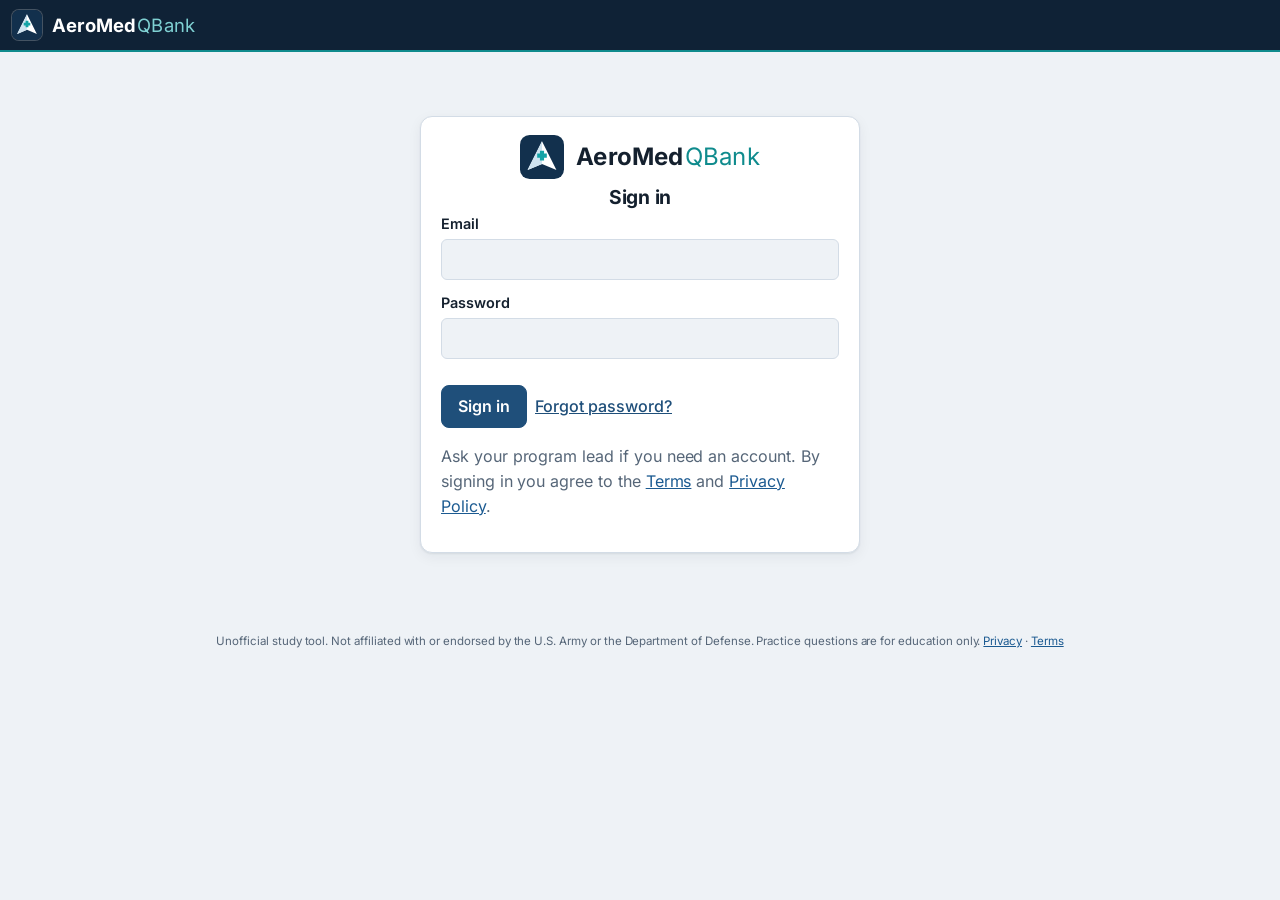
==== commit 5bdf3ed4: "Reviewers propose changes and an admin accepts them; reviewers lose the inbox Reviewers can read eve" ====
--- a/index.html
+++ b/index.html
@@ -20,7 +20,7 @@
   <h1 class="sr" id="page-title">AeroMedQBank</h1>
   <a class="brand" href="#/"><img class="logo" src="icons/logo.svg" alt="" width="30" height="30"><span class="wordmark">AeroMed<b>QBank</b></span><span class="probadge" id="pro-badge" hidden>PRO<span class="sr"> account</span></span><span class="probadge" id="role-badge" hidden></span></a>
   <nav>
-    <span class="navdash"><a href="#/">Dashboard</a><button type="button" id="nav-progs" class="navprogs" aria-expanded="false" aria-controls="progmenu" title="See the dashboard of each residency program" hidden><span aria-hidden="true">&#9662;</span><span class="sr">Program dashboards</span></button><div id="progmenu" class="progmenu" hidden></div></span>
+    <span class="navdash"><a href="#/">Dashboard</a></span>
     <a href="#/create">New Test</a>
     <a href="#/lessons">Lessons</a>
     <a href="#/cards">Flashcards</a>
@@ -34,6 +34,7 @@
     </div>
     <button type="button" id="nav-more" class="navmore" aria-expanded="false" aria-controls="secgroup">More</button>
   </nav>
+  <div class="viewsw" id="viewsw" hidden><button type="button" id="viewsw-btn" class="viewsw-btn" aria-haspopup="true" aria-expanded="false" aria-controls="viewsw-menu"><span class="viewsw-l">View as</span> <b id="viewsw-cur">Admin</b> <span aria-hidden="true">&#9662;</span></button><div id="viewsw-menu" class="viewmenu" role="menu" aria-label="View the app as" hidden></div></div>
   <div id="timer" class="timer" hidden></div>
 </header>
 <main id="app" aria-live="polite"></main>
@@ -67,6 +68,7 @@
 <script src="js/notebook.js"></script>
 <script src="js/lessons.js"></script>
 <script src="js/skills.js"></script>
+<script src="js/viewas.js"></script>
 <script src="js/cards.js"></script>
 <script src="js/program.js"></script>
 <script src="js/objpicker.js"></script>
@@ -75,6 +77,8 @@
 <script src="js/adminlessons.js"></script>
 <script src="js/admincards.js"></script>
 <script src="js/inbox.js"></script>
+<script src="js/changes.js"></script>
+<script src="js/reviewperf.js"></script>
 <script src="js/support.js"></script>
 <script src="js/app.js"></script>
 </body>
--- a/css/style.css
+++ b/css/style.css
@@ -504,13 +504,6 @@
 /* ---- Navigation: More menu on phones, calmer type ---- */
 .secgroup{display:contents}.navmore{display:none}
 /* Admin only: an arrow beside Dashboard opens a list of every residency program's dashboard */
-.navdash{position:relative;display:inline-flex;align-items:center;gap:2px}
-.navprogs{background:none;border:0;color:#c5cbac;padding:6px 6px;min-height:0;min-width:0;line-height:1;font-size:.85rem;cursor:pointer;border-radius:6px}.navprogs:hover,.navprogs[aria-expanded="true"]{color:#fff;background:rgba(255,255,255,.1)}
-.progmenu{position:absolute;top:100%;left:0;z-index:30;min-width:240px;max-width:min(340px,92vw);max-height:60vh;overflow:auto;background:var(--card);color:var(--fg);border:1px solid var(--line);border-radius:10px;box-shadow:0 10px 28px rgba(0,0,0,.3);padding:6px}
-.navprogs[hidden],.progmenu[hidden]{display:none!important}
-.progmenu .mhead{margin:6px 10px 4px;font-size:.72rem;letter-spacing:.06em;text-transform:uppercase;color:var(--muted)}
-.progmenu a{display:block;padding:9px 10px;border-radius:6px;color:var(--fg);border:0;font-size:.92rem;text-align:left}.progmenu a:hover,.progmenu a:focus-visible{background:var(--sel);color:var(--fg)}
-.progmenu hr{border:0;border-top:1px solid var(--line);margin:6px 0}
 @media(max-width:600px){
   nav a{white-space:nowrap;font-size:.8rem;padding:10px 2px}
   nav button.navmore{display:block;flex:1;background:none;box-shadow:none;border:0;border-top:3px solid transparent;border-radius:0;color:#c5cbac;font:inherit;font-size:.8rem;padding:10px 2px;text-align:center;position:relative;min-height:0}
@@ -518,7 +511,7 @@
   .navmore::after{content:"\25B4";margin-left:3px;font-size:.65rem}nav.open .navmore::after{content:"\25BE"}
   nav:has(.secgroup .navbadge:not([hidden])) .navmore::before{content:"";position:absolute;top:6px;right:calc(50% - 30px);width:9px;height:9px;border-radius:50%;background:#c0392b}
   .secgroup{display:none}
-  .navdash{display:contents}.navprogs,.progmenu{display:none!important}
+  .navdash{display:contents}
   nav.open .secgroup{display:grid;grid-template-columns:repeat(2,1fr);gap:4px;position:fixed;left:8px;right:8px;bottom:calc(64px + env(safe-area-inset-bottom,0px));padding:8px;background:var(--hdr);border:1px solid var(--line);border-radius:var(--r);box-shadow:0 -6px 24px rgba(0,0,0,.35)}
   nav.open .secgroup a{display:block;font-size:.95rem;border:0;border-radius:8px;padding:14px 8px;background:rgba(255,255,255,.06);flex:none}
   nav.open .secgroup a[hidden]{display:none}
@@ -554,7 +547,10 @@
 .hllist li,.mylist li{display:flex;justify-content:space-between;gap:12px;align-items:center;flex-wrap:wrap;padding:8px 0;border-top:1px solid var(--line)}
 .hlquote,.mybody{display:flex;flex-direction:column;gap:2px;flex:1;min-width:200px}.hlquote mark.hl{align-self:flex-start;cursor:default;line-height:1.5}
 .mybody .muted,.mybody .small{overflow-wrap:anywhere}
-@media(min-width:601px) and (max-width:1250px){nav a{padding-left:8px;padding-right:8px;font-size:.9rem}.top{gap:10px}}
+.navdash{display:contents}
+@media(min-width:601px) and (max-width:1500px){nav a{padding-left:8px;padding-right:8px;font-size:.9rem}.top{gap:10px}}
+@media(min-width:601px) and (max-width:1500px){.viewsw-l{display:none}}
+@media(min-width:601px) and (max-width:1400px){nav a{padding-left:6px;padding-right:6px;font-size:.86rem}.top{gap:8px;padding-left:12px;padding-right:12px}.viewsw-btn{padding:5px 8px}.top .probadge{padding-left:5px;padding-right:5px}}
 
 /* ---- Program insights ---- */
 .weaklist{list-style:none;margin:12px 0 0;padding:0;display:grid;gap:12px}
@@ -782,3 +778,26 @@
 .skillq .opt:focus-within{outline:3px solid var(--accent);outline-offset:2px}.skillq .opt input.sr{position:absolute}
 .skres{list-style:none;margin:10px 0;padding:0}.skres li{padding:6px 0;border-top:1px solid var(--line)}
 form#skf fieldset.plain{border:0;padding:0;margin:0 0 10px}form#skf legend{font-weight:600;padding:0;margin-bottom:6px}
+.skgroup{margin:14px 0 4px;font-size:1rem}.sklessons{list-style:none;margin:0;padding:0}.sklessons li{padding:6px 0;border-top:1px solid var(--line)}
+
+/* View as (admin only): which role's screens to show */
+.viewsw{position:relative;margin-left:auto;display:inline-flex;align-items:center}.viewsw[hidden]{display:none!important}
+.viewsw-btn{background:#1c3550;border:1px solid #5b7f9c;color:#7fd1d3;padding:6px 10px;min-height:0;min-width:0;border-radius:999px;font-size:.85rem;line-height:1.2;cursor:pointer;display:inline-flex;align-items:center;gap:6px;max-width:min(60vw,320px)}
+.viewsw .viewsw-btn:hover:not(:disabled),.viewsw .viewsw-btn[aria-expanded="true"]{background:#28466a;border-color:#8fb1cc}
+.viewsw-btn b{font-weight:700;overflow:hidden;text-overflow:ellipsis;white-space:nowrap;min-width:0}.viewsw-l{color:#fff}
+.viewmenu{position:absolute;top:calc(100% + 6px);right:0;z-index:30;min-width:260px;max-width:min(340px,92vw);max-height:70vh;overflow:auto;background:var(--card);color:var(--fg);border:1px solid var(--line);border-radius:10px;box-shadow:0 10px 28px rgba(0,0,0,.3);padding:6px}
+.viewmenu[hidden]{display:none!important}.viewmenu .mhead{margin:6px 10px 4px;font-size:.72rem;letter-spacing:.06em;text-transform:uppercase;color:var(--muted)}
+.viewmenu button{display:flex;flex-direction:column;align-items:flex-start;gap:1px;width:100%;text-align:left;background:none;border:0;box-shadow:none;color:var(--fg);padding:9px 10px 9px 30px;border-radius:6px;font-size:.92rem;min-height:0;position:relative;cursor:pointer}
+.viewmenu button:hover,.viewmenu button:focus-visible{background:var(--sel)}
+.viewmenu button[aria-checked="true"]{font-weight:700}.viewmenu button[aria-checked="true"]::before{content:"\2713";position:absolute;left:10px;top:9px}
+.viewmenu hr{border:0;border-top:1px solid var(--line);margin:6px 0}
+@media(max-width:600px){.viewsw-l{display:none}.viewsw-btn{padding:5px 9px}}
+
+/* reviewer changes: a proposal next to the live version */
+.chgs{display:grid;gap:12px;margin-top:8px}.chg h3{margin:0 0 4px;font-size:.95rem}.chgcols{display:grid;grid-template-columns:1fr 1fr;gap:12px}
+.chgtxt{white-space:pre-wrap;overflow-wrap:anywhere;border:1px solid var(--line);border-radius:8px;padding:8px 10px;background:var(--card)}
+.chg.changed .chgtxt{border-color:var(--accent)}
+.chgtxt del{background:#f6d5d1;color:#6b1a12;text-decoration:line-through}.chgtxt ins{background:#cdeccd;color:#12401a;text-decoration:none}
+@media(max-width:700px){.chgcols{grid-template-columns:1fr}}
+@media (prefers-color-scheme: dark){:root:not([data-theme="light"]) .chgtxt del{background:#5a2420;color:#ffd9d4}:root:not([data-theme="light"]) .chgtxt ins{background:#1f4a27;color:#d4f5d8}}
+:root[data-theme="dark"] .chgtxt del{background:#5a2420;color:#ffd9d4}:root[data-theme="dark"] .chgtxt ins{background:#1f4a27;color:#d4f5d8}
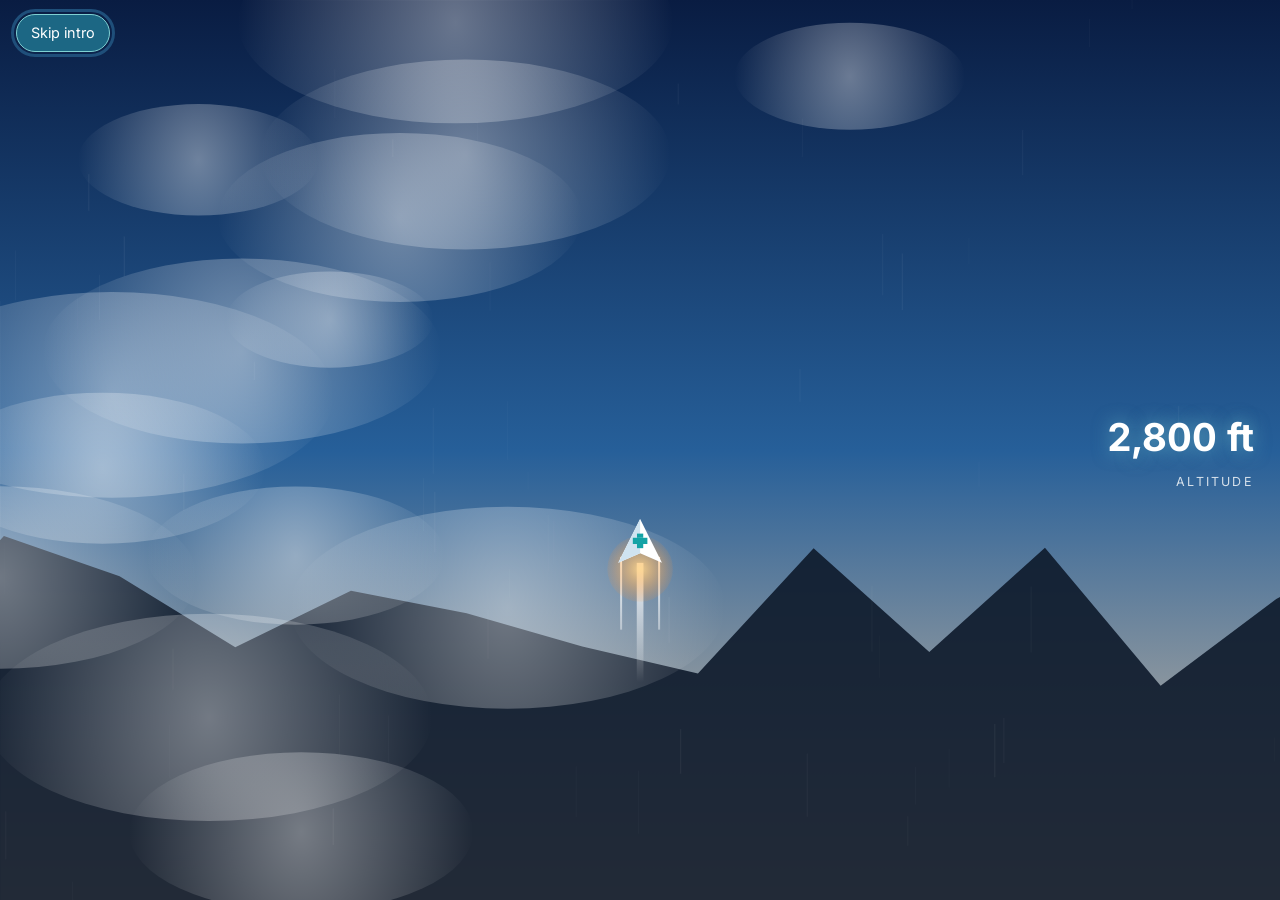
==== commit 41f7951d: "Add an opening animation to the sign-in page: the logo's aircraft climbs, breaks through, and the na" ====
--- a/index.html
+++ b/index.html
@@ -62,6 +62,7 @@
 <script src="js/testobjectives.js"></script>
 <script src="js/lvalidate.js"></script>
 <script src="js/mascot.js"></script>
+<script src="js/intro.js"></script>
 <script src="js/hlui.js"></script>
 <script src="js/handoff.js"></script>
 <script src="js/mycards.js"></script>
--- a/css/style.css
+++ b/css/style.css
@@ -801,3 +801,29 @@
 @media(max-width:700px){.chgcols{grid-template-columns:1fr}}
 @media (prefers-color-scheme: dark){:root:not([data-theme="light"]) .chgtxt del{background:#5a2420;color:#ffd9d4}:root:not([data-theme="light"]) .chgtxt ins{background:#1f4a27;color:#d4f5d8}}
 :root[data-theme="dark"] .chgtxt del{background:#5a2420;color:#ffd9d4}:root[data-theme="dark"] .chgtxt ins{background:#1f4a27;color:#d4f5d8}
+/* Winter season banner (December to February): northern lights, same layout */
+.cover.winter .cover-shade{background:linear-gradient(90deg,rgba(5,12,28,.72) 0,rgba(5,12,28,.3) 50%,rgba(5,12,28,0) 100%)}
+.cover.winter{background:linear-gradient(180deg,#050f24 0,#10284a 70%,#1c3f63 100%)}
+@media(max-width:700px){.cover.winter{background:linear-gradient(180deg,transparent 86%,#dce8f4 86%,#dce8f4 94%,#fff 94%),linear-gradient(180deg,#050f24 0,#10284a 70%,#1c3f63 100%)}.cover.winter .cover-art{transform:translateX(34%)}}
+
+/* Opening animation on the sign-in page (js/intro.js) */
+.intro{position:fixed;inset:0;z-index:60;background:#02060f;color:#fff;overflow:hidden;opacity:1;transition:opacity .6s ease}
+.intro.out{opacity:0;pointer-events:none}
+.intro-sky{position:absolute;inset:0;width:100%;height:100%;display:block}
+.intro-hud{position:absolute;right:26px;top:50%;transform:translateY(-50%);text-align:right;transition:opacity .25s}
+.intro-hud b{display:block;font-size:2.4rem;font-weight:800;font-variant-numeric:tabular-nums;text-shadow:0 0 18px rgba(127,209,211,.6)}.intro-hud span{font-size:.78rem;letter-spacing:.18em;text-transform:uppercase;opacity:.8}
+.intro-final{position:absolute;inset:0;display:flex;flex-direction:column;align-items:center;justify-content:center;text-align:center;padding:0 22px;pointer-events:none}
+.intro-logo{width:104px;height:104px;border-radius:22px;transform:scale(0);filter:drop-shadow(0 8px 26px rgba(20,163,166,.6))}
+.intro-final.go .intro-logo{animation:intro-pop .7s cubic-bezier(.2,1.6,.4,1) forwards}
+@keyframes intro-pop{0%{transform:scale(0) rotate(-25deg)}100%{transform:scale(1) rotate(0)}}
+.intro-name{margin:14px 0 0;font-size:2.6rem;font-weight:700;letter-spacing:.3px;display:flex;color:#fff}
+.intro-name span{display:inline-block;opacity:0;transform:translateY(-46px) scale(1.4)}.intro-name span.q{color:#7fd1d3}
+.intro-final.go .intro-name span{animation:intro-drop .5s cubic-bezier(.2,1.4,.4,1) forwards;animation-delay:calc(.35s + var(--i) * .045s)}
+@keyframes intro-drop{0%{opacity:0;transform:translateY(-46px) scale(1.4)}100%{opacity:1;transform:none}}
+.intro-tag{margin:8px 0 0;color:rgba(255,255,255,.92);max-width:520px;opacity:0;transform:translateY(12px)}
+.intro-final.go .intro-tag{animation:intro-up .6s ease-out 1.05s forwards}
+@keyframes intro-up{to{opacity:1;transform:none}}
+.intro-skip{position:absolute;left:16px;top:calc(14px + env(safe-area-inset-top,0px));background:rgba(8,24,52,.72);color:#fff;border:1px solid rgba(255,255,255,.55);border-radius:20px;padding:7px 14px;font:inherit;font-size:.9rem;min-height:36px}
+.intro .intro-skip:hover:not(:disabled),.intro .intro-skip:focus-visible{background:rgba(31,111,139,.9);border-color:#7fd1d3;color:#fff}
+@media(max-width:600px){.intro-hud b{font-size:1.7rem}.intro-name{font-size:1.9rem}.intro-logo{width:84px;height:84px}}
+@media (prefers-reduced-motion: reduce){.intro{display:none}}
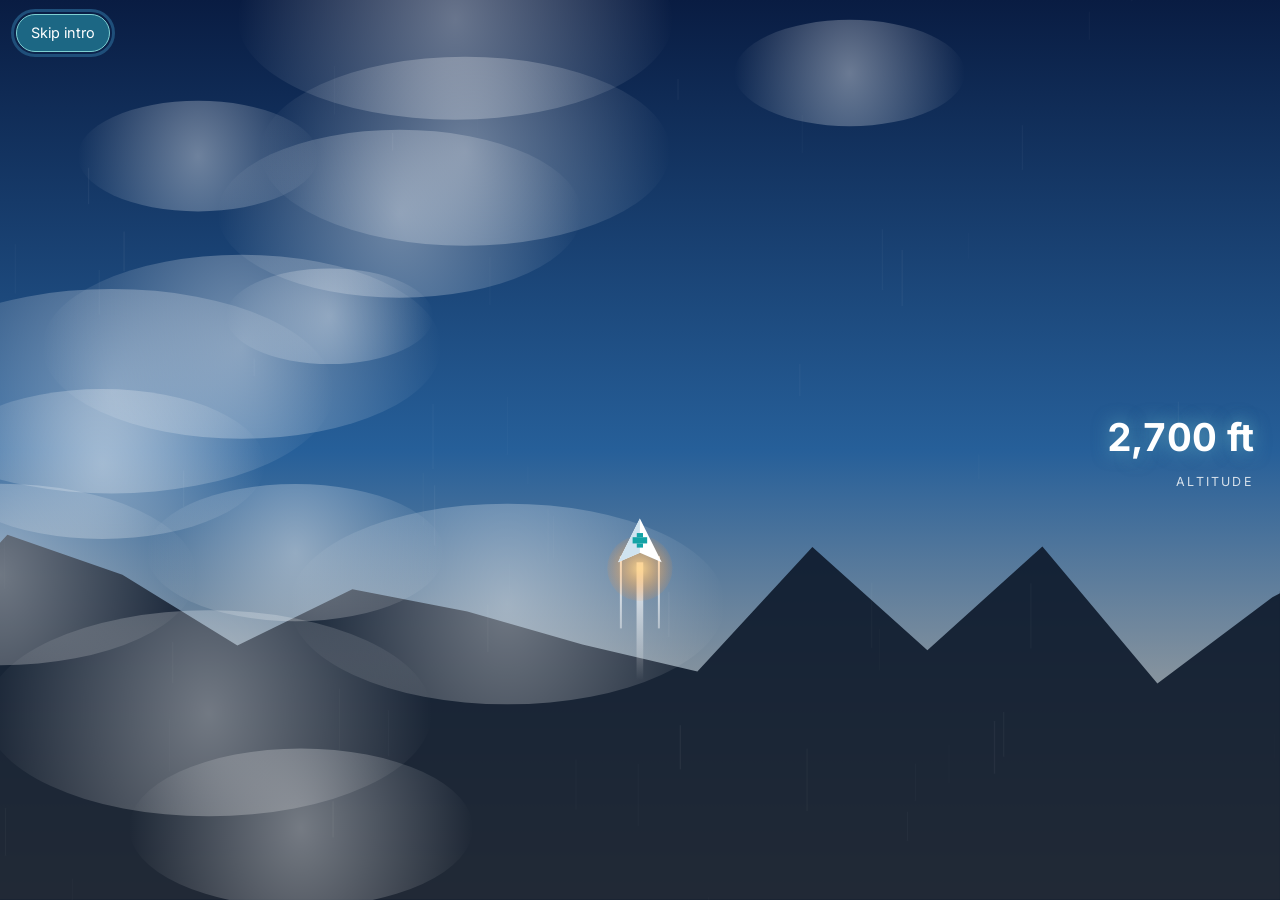
==== commit 44cf3042: "Flashcards: **bold**, *italic* and line breaks now render on the study and browse screens and the ad" ====
--- a/index.html
+++ b/index.html
@@ -49,6 +49,7 @@
 <script src="js/calc.js"></script>
 <script src="js/calcui.js"></script>
 <script src="js/hl.js"></script>
+<script src="js/richtext.js"></script>
 <script src="js/perf.js"></script>
 <script src="js/onthisday-data.js"></script>
 <script src="js/onthisday.js"></script>
--- a/css/style.css
+++ b/css/style.css
@@ -827,3 +827,17 @@
 .intro .intro-skip:hover:not(:disabled),.intro .intro-skip:focus-visible{background:rgba(31,111,139,.9);border-color:#7fd1d3;color:#fff}
 @media(max-width:600px){.intro-hud b{font-size:1.7rem}.intro-name{font-size:1.9rem}.intro-logo{width:84px;height:84px}}
 @media (prefers-reduced-motion: reduce){.intro{display:none}}
+/* Winter banner motion: falling snow, twinkling stars, a swaying aurora and a gliding plane (js/mascot.js classes the pieces) */
+.cover.winter .cover-art *{transform-box:fill-box}
+.cover.winter .wstars circle{animation:w-twinkle var(--d,4s) ease-in-out var(--l,0s) infinite}
+@keyframes w-twinkle{0%,100%{opacity:.25}50%{opacity:1}}
+.cover.winter .wau1{transform-box:view-box;transform-origin:800px 170px;animation:w-sway1 11s ease-in-out infinite alternate}
+.cover.winter .wau2{transform-box:view-box;transform-origin:900px 190px;animation:w-sway2 14s ease-in-out infinite alternate}
+@keyframes w-sway1{0%{transform:translateX(-40px) scaleY(.92);opacity:.85}100%{transform:translateX(50px) scaleY(1.12);opacity:1}}
+@keyframes w-sway2{0%{transform:translateX(60px) scaleY(1.1);opacity:.35}100%{transform:translateX(-50px) scaleY(.9);opacity:.8}}
+.cover.winter .wplane{transform-box:view-box;transform:translate(986px,65px) rotate(-12deg);animation:w-fly 20s linear infinite}
+@keyframes w-fly{0%{transform:translate(430px,128px) rotate(-6deg)}100%{transform:translate(1420px,40px) rotate(-12deg)}}
+.cover.winter .wsnow circle{transform-box:view-box;animation:w-fall var(--t,9s) linear var(--w,0s) infinite}
+@keyframes w-fall{0%{transform:translate(0,-12px)}50%{transform:translate(var(--x,10px),120px)}100%{transform:translate(0,252px)}}
+body.tab-hidden .cover.winter .cover-art *{animation-play-state:paused}
+@media (prefers-reduced-motion: reduce){.cover.winter .cover-art *{animation:none!important}.cover.winter .wplane{transform:translate(986px,65px) rotate(-12deg)}.cover.winter .wsnow{display:none}}
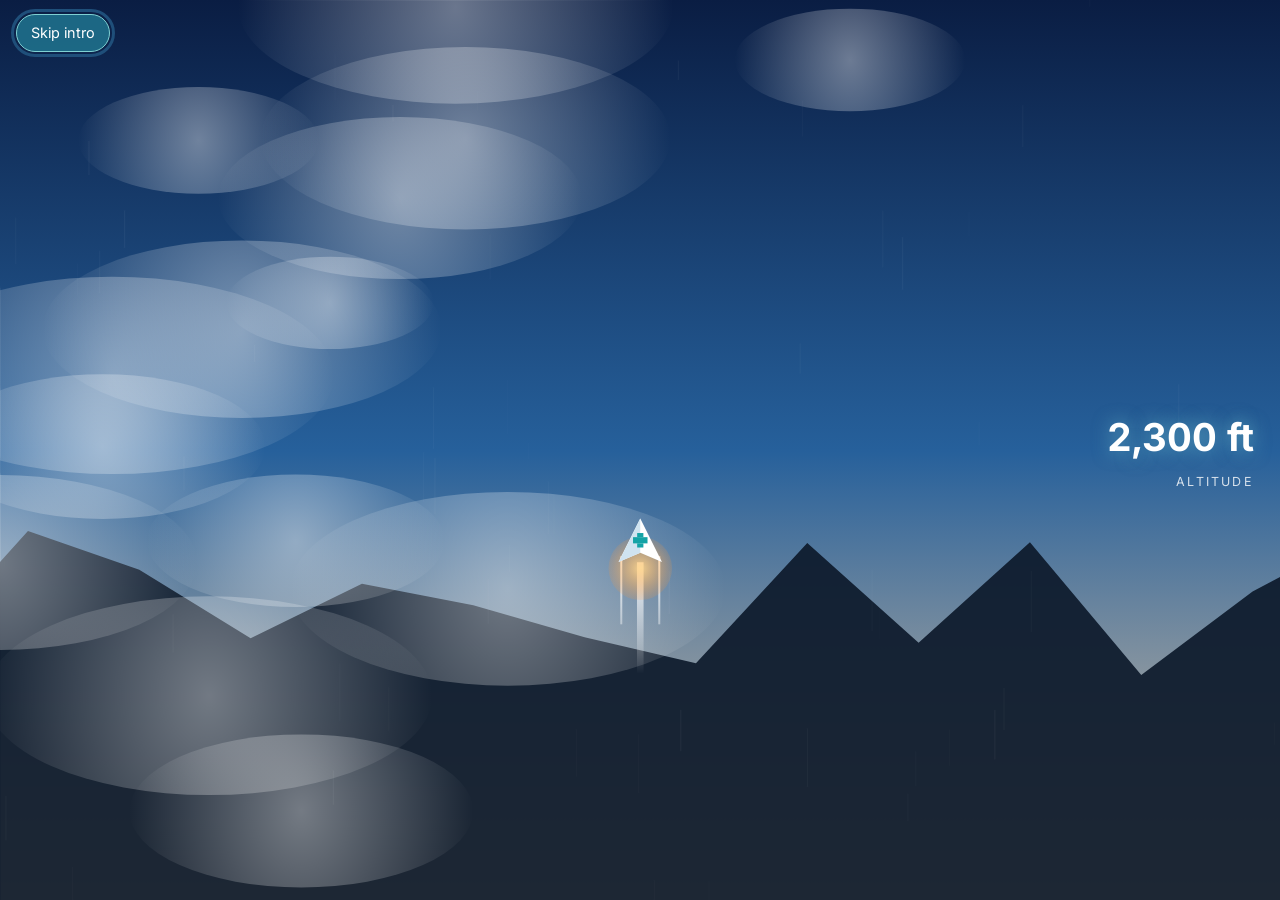
==== commit 4770a291: "Open from the device's saved copy and fetch only what changed, instead of downloading the whole bank" ====
--- a/index.html
+++ b/index.html
@@ -50,6 +50,7 @@
 <script src="js/calcui.js"></script>
 <script src="js/hl.js"></script>
 <script src="js/richtext.js"></script>
+<script src="js/syncmerge.js"></script>
 <script src="js/perf.js"></script>
 <script src="js/onthisday-data.js"></script>
 <script src="js/onthisday.js"></script>
--- a/css/style.css
+++ b/css/style.css
@@ -827,17 +827,17 @@
 .intro .intro-skip:hover:not(:disabled),.intro .intro-skip:focus-visible{background:rgba(31,111,139,.9);border-color:#7fd1d3;color:#fff}
 @media(max-width:600px){.intro-hud b{font-size:1.7rem}.intro-name{font-size:1.9rem}.intro-logo{width:84px;height:84px}}
 @media (prefers-reduced-motion: reduce){.intro{display:none}}
-/* Winter banner motion: falling snow, twinkling stars, a swaying aurora and a gliding plane (js/mascot.js classes the pieces) */
-.cover.winter .cover-art *{transform-box:fill-box}
-.cover.winter .wstars circle{animation:w-twinkle var(--d,4s) ease-in-out var(--l,0s) infinite}
-@keyframes w-twinkle{0%,100%{opacity:.25}50%{opacity:1}}
+/* Winter banner motion: two snow layers, three star groups, two aurora bands and a gliding plane (js/mascot.js classes the pieces). Few moving parts, so it stays cheap. */
+.cover.winter .wstars .wg0{animation:w-twinkle 3.1s ease-in-out infinite}.cover.winter .wstars .wg1{animation:w-twinkle 4.3s ease-in-out -1.7s infinite}.cover.winter .wstars .wg2{animation:w-twinkle 5.2s ease-in-out -3.1s infinite}
+@keyframes w-twinkle{0%,100%{opacity:.35}50%{opacity:1}}
 .cover.winter .wau1{transform-box:view-box;transform-origin:800px 170px;animation:w-sway1 11s ease-in-out infinite alternate}
 .cover.winter .wau2{transform-box:view-box;transform-origin:900px 190px;animation:w-sway2 14s ease-in-out infinite alternate}
 @keyframes w-sway1{0%{transform:translateX(-40px) scaleY(.92);opacity:.85}100%{transform:translateX(50px) scaleY(1.12);opacity:1}}
 @keyframes w-sway2{0%{transform:translateX(60px) scaleY(1.1);opacity:.35}100%{transform:translateX(-50px) scaleY(.9);opacity:.8}}
 .cover.winter .wplane{transform-box:view-box;transform:translate(986px,65px) rotate(-12deg);animation:w-fly 20s linear infinite}
 @keyframes w-fly{0%{transform:translate(430px,128px) rotate(-6deg)}100%{transform:translate(1420px,40px) rotate(-12deg)}}
-.cover.winter .wsnow circle{transform-box:view-box;animation:w-fall var(--t,9s) linear var(--w,0s) infinite}
-@keyframes w-fall{0%{transform:translate(0,-12px)}50%{transform:translate(var(--x,10px),120px)}100%{transform:translate(0,252px)}}
-body.tab-hidden .cover.winter .cover-art *{animation-play-state:paused}
+.cover.winter .ws0{animation:w-fall0 13s linear infinite}.cover.winter .ws1{animation:w-fall1 9s linear infinite}
+@keyframes w-fall0{0%{transform:translate(0,0)}50%{transform:translate(14px,120px)}100%{transform:translate(0,240px)}}
+@keyframes w-fall1{0%{transform:translate(0,0)}50%{transform:translate(-10px,120px)}100%{transform:translate(0,240px)}}
+body.tab-hidden .cover.winter .cover-art *,.cover.winter.offscreen .cover-art *{animation-play-state:paused}
 @media (prefers-reduced-motion: reduce){.cover.winter .cover-art *{animation:none!important}.cover.winter .wplane{transform:translate(986px,65px) rotate(-12deg)}.cover.winter .wsnow{display:none}}
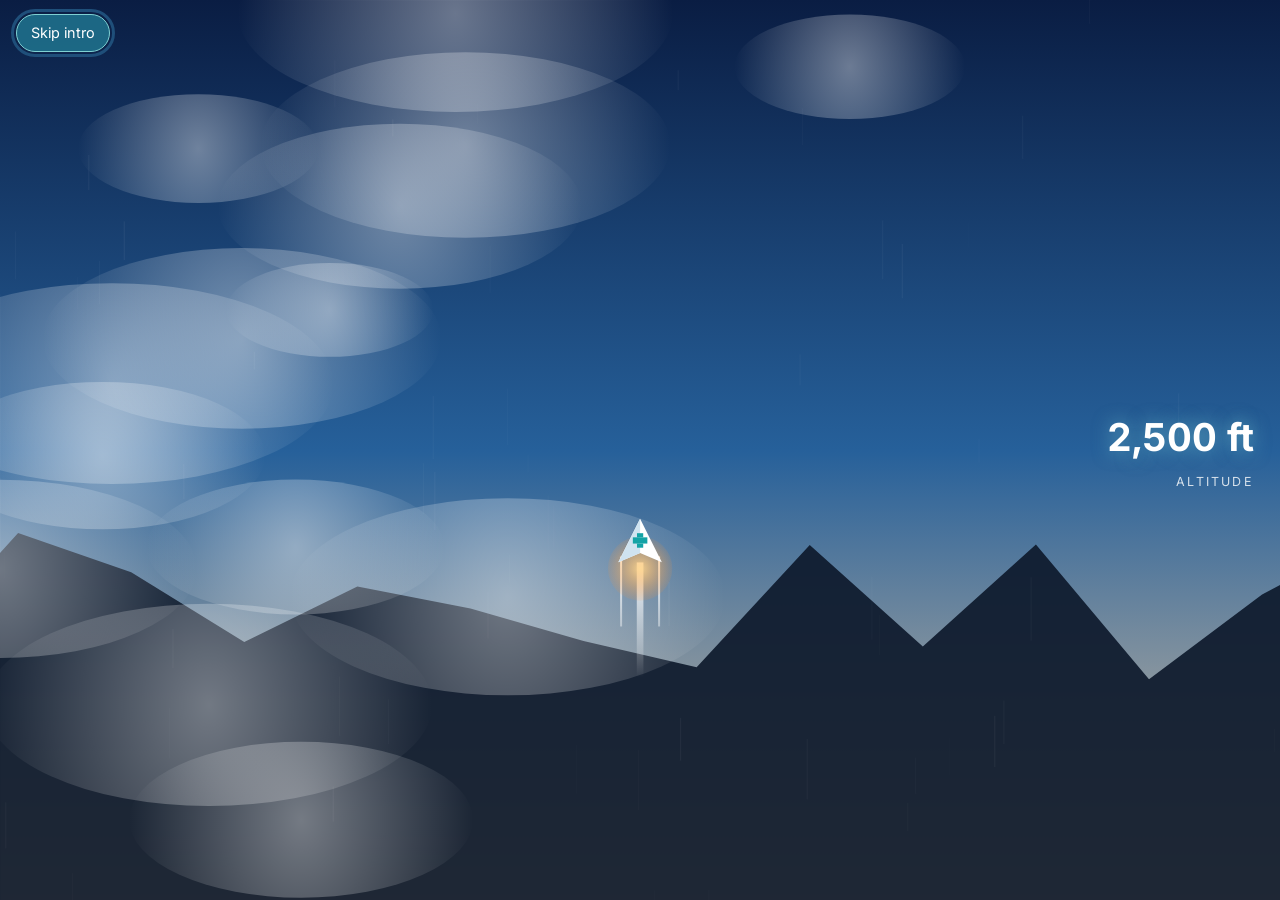
==== commit d7def17f: "Add the hCaptcha "I am human" check to sign in, create account, forgot password and change password " ====
--- a/index.html
+++ b/index.html
@@ -2,7 +2,7 @@
 <html lang="en" data-palette="navy">
 <head>
 <meta charset="utf-8">
-<meta http-equiv="Content-Security-Policy" content="default-src 'self'; script-src 'self'; style-src 'self' 'unsafe-inline'; img-src 'self' blob: data:; font-src 'self'; connect-src 'self' https://bwviyjxwudylovtjqvyf.supabase.co; manifest-src 'self'; worker-src 'self'; object-src 'none'; base-uri 'self'; form-action 'self'; frame-src 'none'">
+<meta http-equiv="Content-Security-Policy" content="default-src 'self'; script-src 'self' https://hcaptcha.com https://*.hcaptcha.com; style-src 'self' 'unsafe-inline' https://hcaptcha.com https://*.hcaptcha.com; img-src 'self' blob: data:; font-src 'self'; connect-src 'self' https://bwviyjxwudylovtjqvyf.supabase.co https://hcaptcha.com https://*.hcaptcha.com; manifest-src 'self'; worker-src 'self'; object-src 'none'; base-uri 'self'; form-action 'self'; frame-src https://hcaptcha.com https://*.hcaptcha.com">
 <meta name="viewport" content="width=device-width, initial-scale=1">
 <title>AeroMedQBank</title>
 <meta name="theme-color" content="#0f2236">
@@ -51,6 +51,7 @@
 <script src="js/hl.js"></script>
 <script src="js/richtext.js"></script>
 <script src="js/syncmerge.js"></script>
+<script src="js/captcha.js"></script>
 <script src="js/perf.js"></script>
 <script src="js/onthisday-data.js"></script>
 <script src="js/onthisday.js"></script>
--- a/css/style.css
+++ b/css/style.css
@@ -841,3 +841,6 @@
 @keyframes w-fall1{0%{transform:translate(0,0)}50%{transform:translate(-10px,120px)}100%{transform:translate(0,240px)}}
 body.tab-hidden .cover.winter .cover-art *,.cover.winter.offscreen .cover-art *{animation-play-state:paused}
 @media (prefers-reduced-motion: reduce){.cover.winter .cover-art *{animation:none!important}.cover.winter .wplane{transform:translate(986px,65px) rotate(-12deg)}.cover.winter .wsnow{display:none}}
+
+/* the "I am human" check on the sign-in forms (js/captcha.js) */
+.captcha{margin:12px 0 4px;min-height:78px}
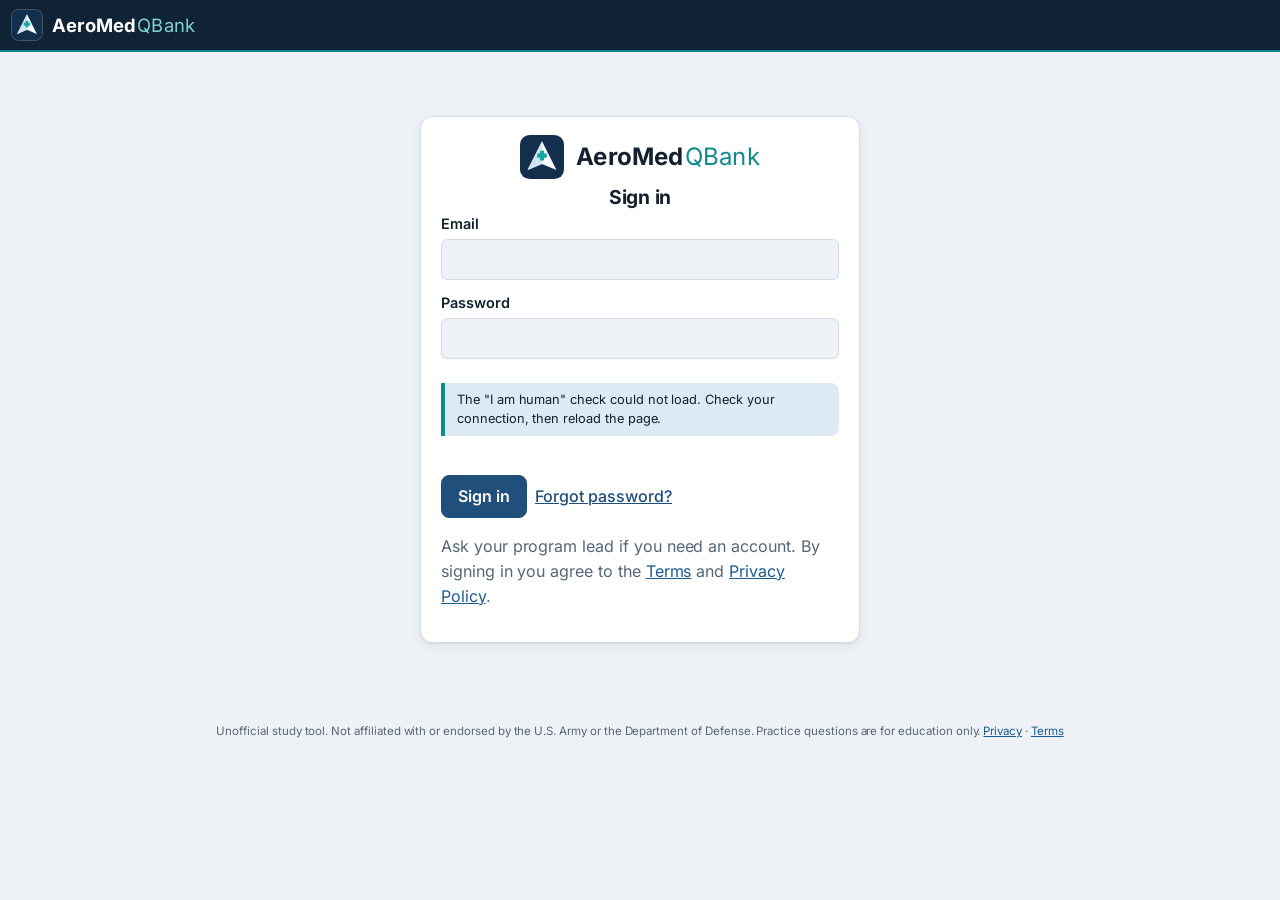
==== commit 821f866f: "Remove the opening animation from the sign-in page Co-Authored-By: Claude Opus 5.5 <noreply@anthropi" ====
--- a/index.html
+++ b/index.html
@@ -65,7 +65,6 @@
 <script src="js/testobjectives.js"></script>
 <script src="js/lvalidate.js"></script>
 <script src="js/mascot.js"></script>
-<script src="js/intro.js"></script>
 <script src="js/hlui.js"></script>
 <script src="js/handoff.js"></script>
 <script src="js/mycards.js"></script>
--- a/css/style.css
+++ b/css/style.css
@@ -806,27 +806,6 @@
 .cover.winter{background:linear-gradient(180deg,#050f24 0,#10284a 70%,#1c3f63 100%)}
 @media(max-width:700px){.cover.winter{background:linear-gradient(180deg,transparent 86%,#dce8f4 86%,#dce8f4 94%,#fff 94%),linear-gradient(180deg,#050f24 0,#10284a 70%,#1c3f63 100%)}.cover.winter .cover-art{transform:translateX(34%)}}
 
-/* Opening animation on the sign-in page (js/intro.js) */
-.intro{position:fixed;inset:0;z-index:60;background:#02060f;color:#fff;overflow:hidden;opacity:1;transition:opacity .6s ease}
-.intro.out{opacity:0;pointer-events:none}
-.intro-sky{position:absolute;inset:0;width:100%;height:100%;display:block}
-.intro-hud{position:absolute;right:26px;top:50%;transform:translateY(-50%);text-align:right;transition:opacity .25s}
-.intro-hud b{display:block;font-size:2.4rem;font-weight:800;font-variant-numeric:tabular-nums;text-shadow:0 0 18px rgba(127,209,211,.6)}.intro-hud span{font-size:.78rem;letter-spacing:.18em;text-transform:uppercase;opacity:.8}
-.intro-final{position:absolute;inset:0;display:flex;flex-direction:column;align-items:center;justify-content:center;text-align:center;padding:0 22px;pointer-events:none}
-.intro-logo{width:104px;height:104px;border-radius:22px;transform:scale(0);filter:drop-shadow(0 8px 26px rgba(20,163,166,.6))}
-.intro-final.go .intro-logo{animation:intro-pop .7s cubic-bezier(.2,1.6,.4,1) forwards}
-@keyframes intro-pop{0%{transform:scale(0) rotate(-25deg)}100%{transform:scale(1) rotate(0)}}
-.intro-name{margin:14px 0 0;font-size:2.6rem;font-weight:700;letter-spacing:.3px;display:flex;color:#fff}
-.intro-name span{display:inline-block;opacity:0;transform:translateY(-46px) scale(1.4)}.intro-name span.q{color:#7fd1d3}
-.intro-final.go .intro-name span{animation:intro-drop .5s cubic-bezier(.2,1.4,.4,1) forwards;animation-delay:calc(.35s + var(--i) * .045s)}
-@keyframes intro-drop{0%{opacity:0;transform:translateY(-46px) scale(1.4)}100%{opacity:1;transform:none}}
-.intro-tag{margin:8px 0 0;color:rgba(255,255,255,.92);max-width:520px;opacity:0;transform:translateY(12px)}
-.intro-final.go .intro-tag{animation:intro-up .6s ease-out 1.05s forwards}
-@keyframes intro-up{to{opacity:1;transform:none}}
-.intro-skip{position:absolute;left:16px;top:calc(14px + env(safe-area-inset-top,0px));background:rgba(8,24,52,.72);color:#fff;border:1px solid rgba(255,255,255,.55);border-radius:20px;padding:7px 14px;font:inherit;font-size:.9rem;min-height:36px}
-.intro .intro-skip:hover:not(:disabled),.intro .intro-skip:focus-visible{background:rgba(31,111,139,.9);border-color:#7fd1d3;color:#fff}
-@media(max-width:600px){.intro-hud b{font-size:1.7rem}.intro-name{font-size:1.9rem}.intro-logo{width:84px;height:84px}}
-@media (prefers-reduced-motion: reduce){.intro{display:none}}
 /* Winter banner motion: two snow layers, three star groups, two aurora bands and a gliding plane (js/mascot.js classes the pieces). Few moving parts, so it stays cheap. */
 .cover.winter .wstars .wg0{animation:w-twinkle 3.1s ease-in-out infinite}.cover.winter .wstars .wg1{animation:w-twinkle 4.3s ease-in-out -1.7s infinite}.cover.winter .wstars .wg2{animation:w-twinkle 5.2s ease-in-out -3.1s infinite}
 @keyframes w-twinkle{0%,100%{opacity:.35}50%{opacity:1}}
